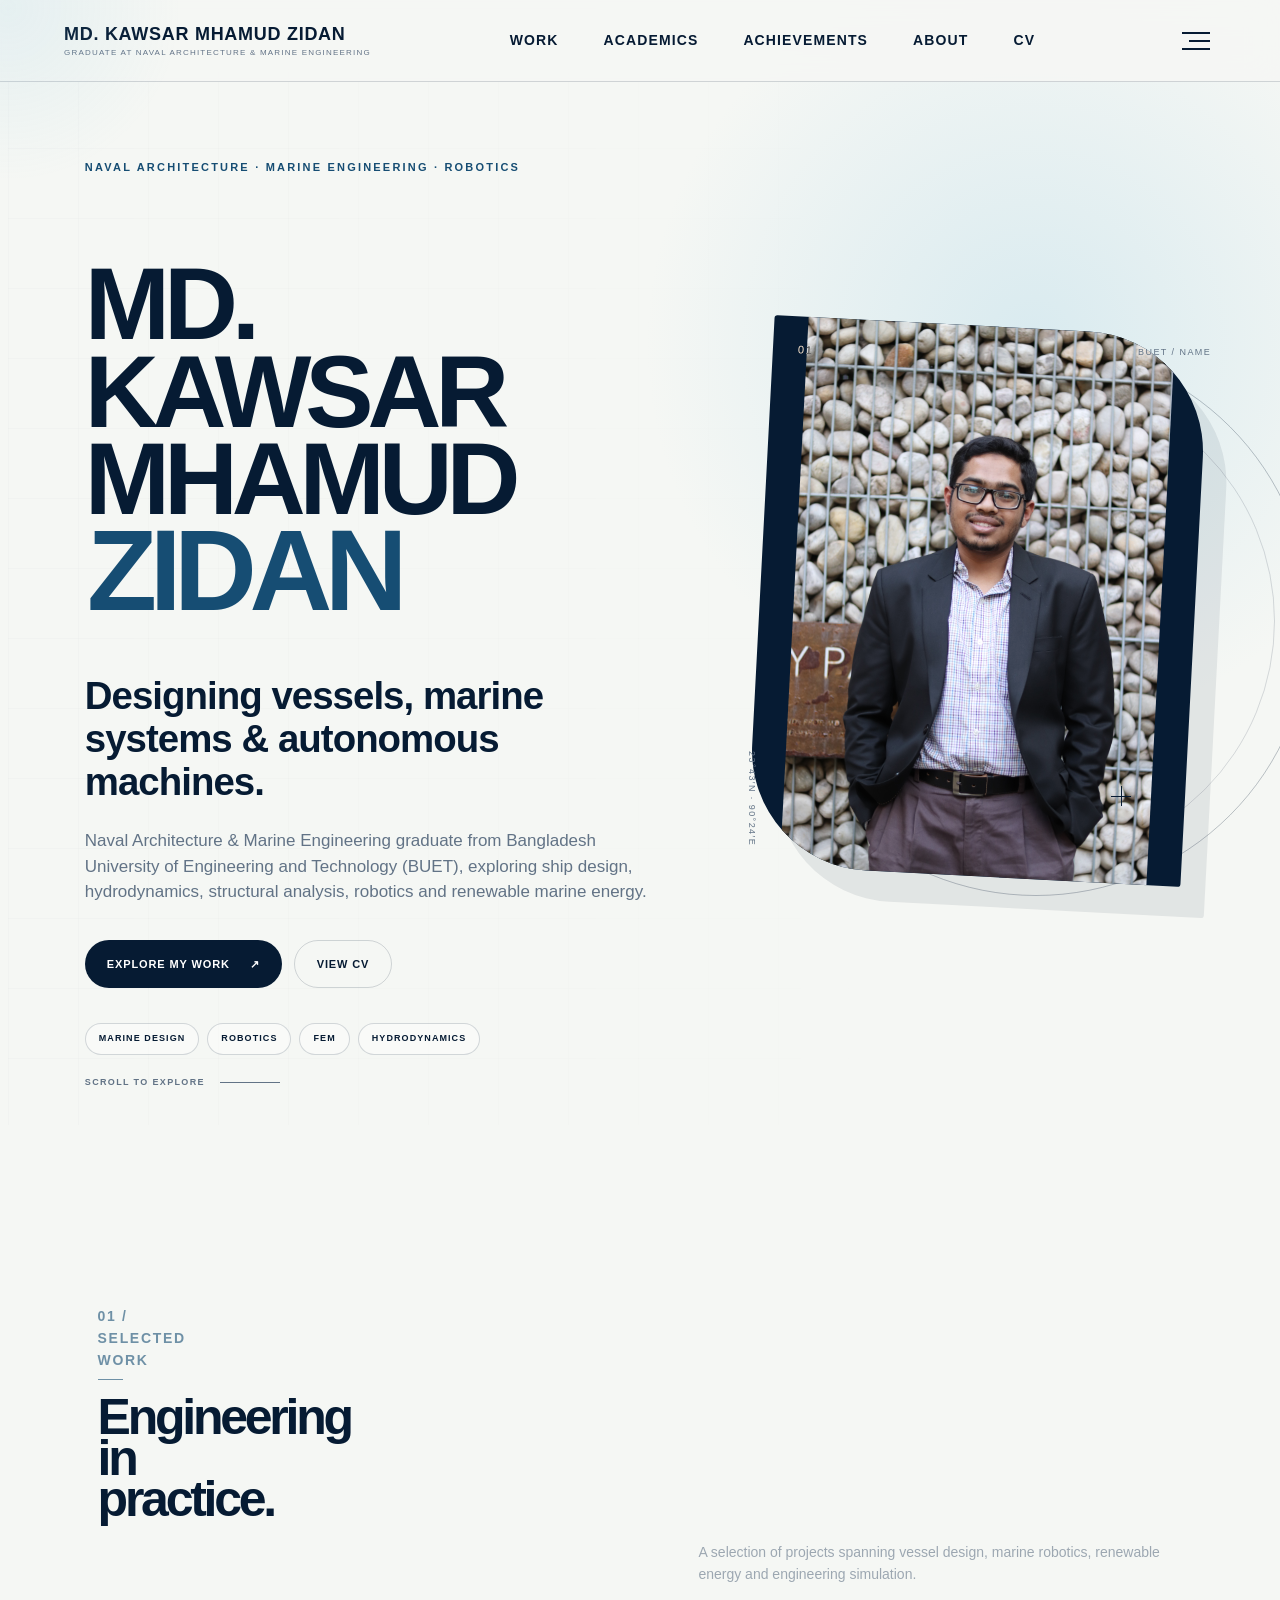
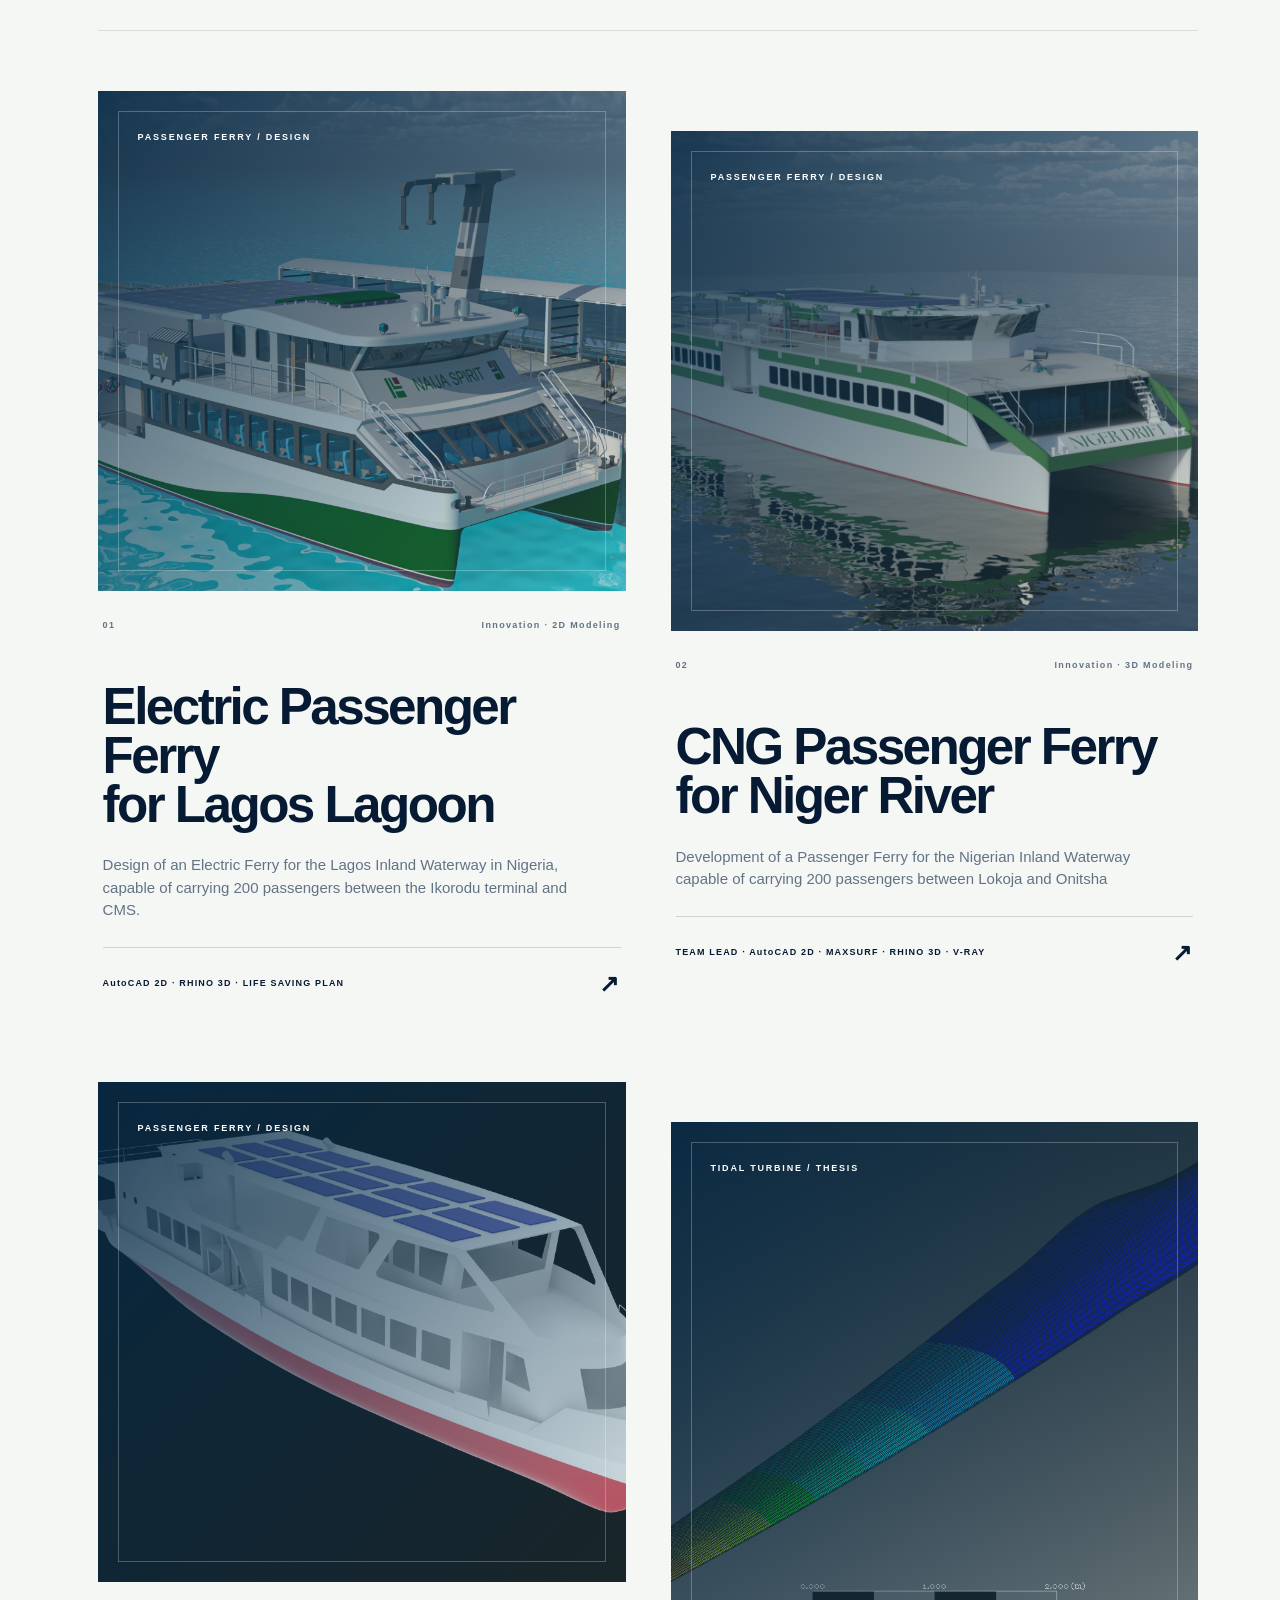
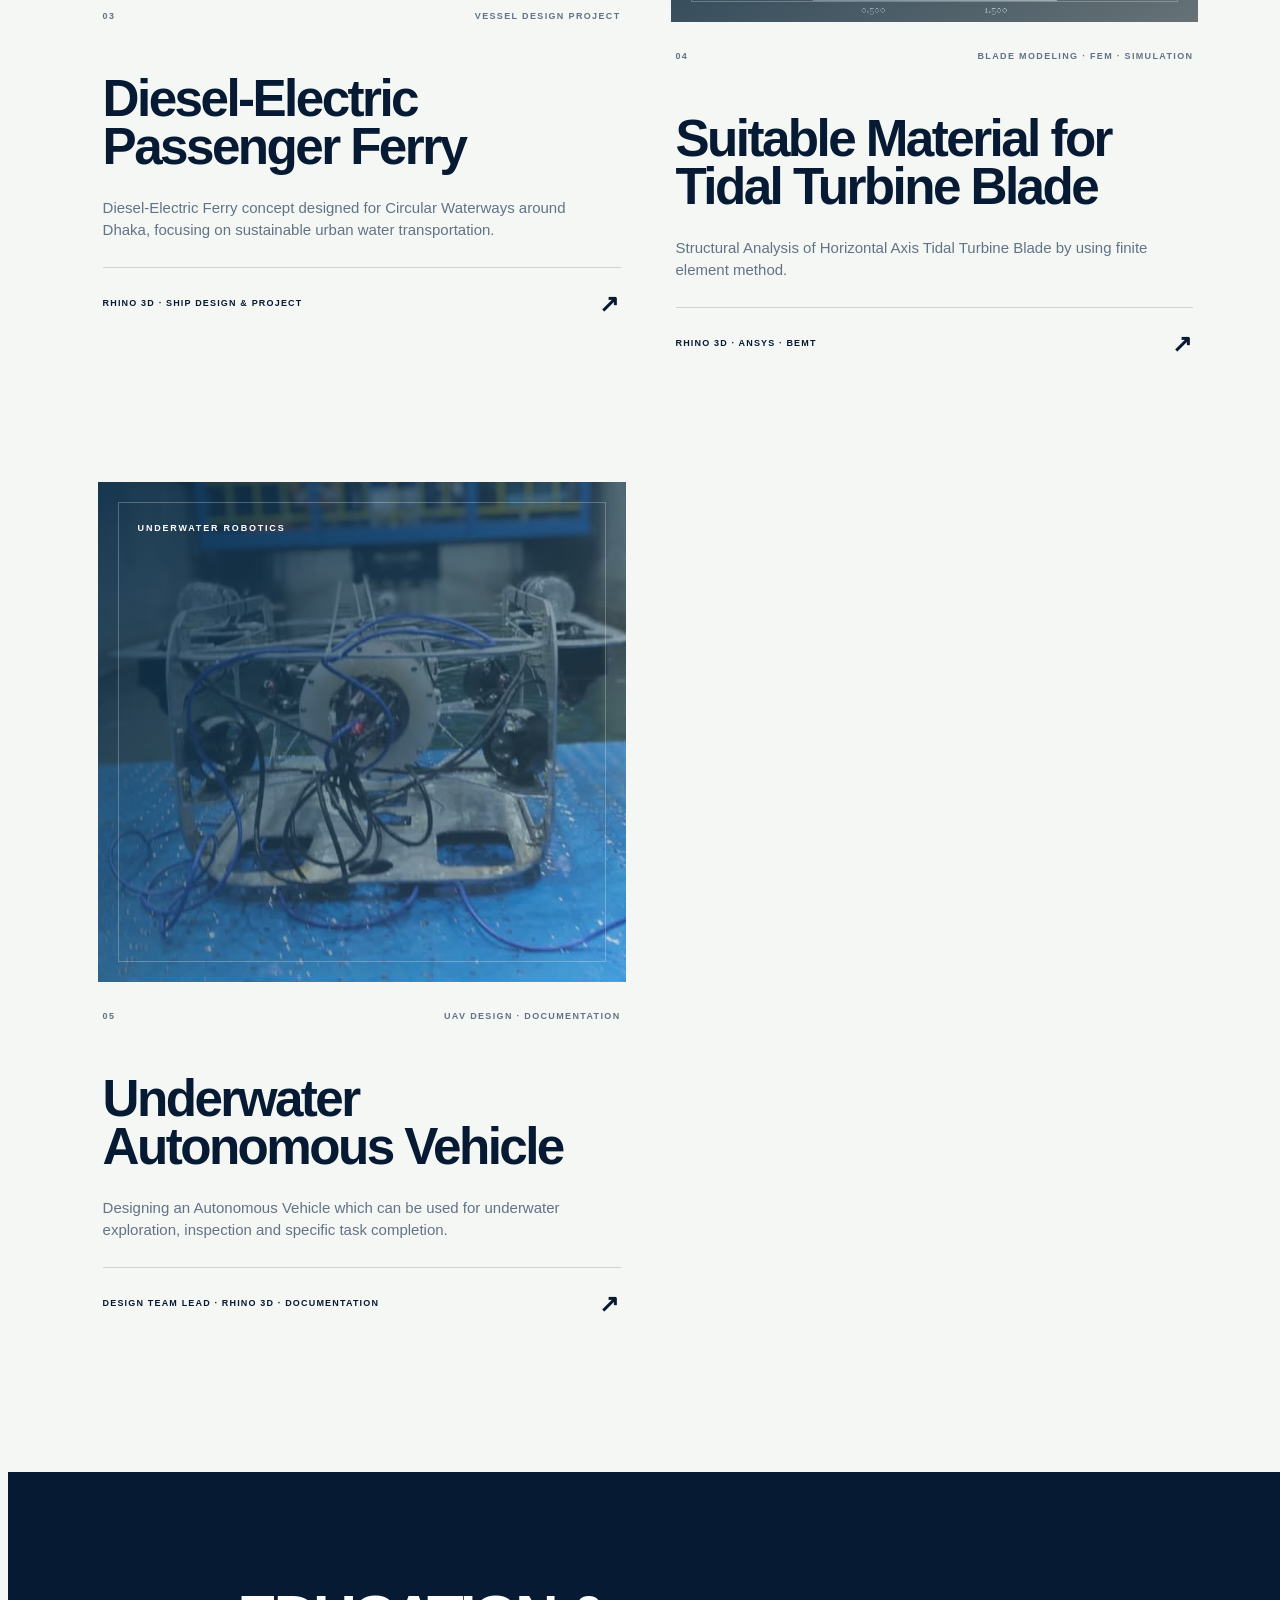
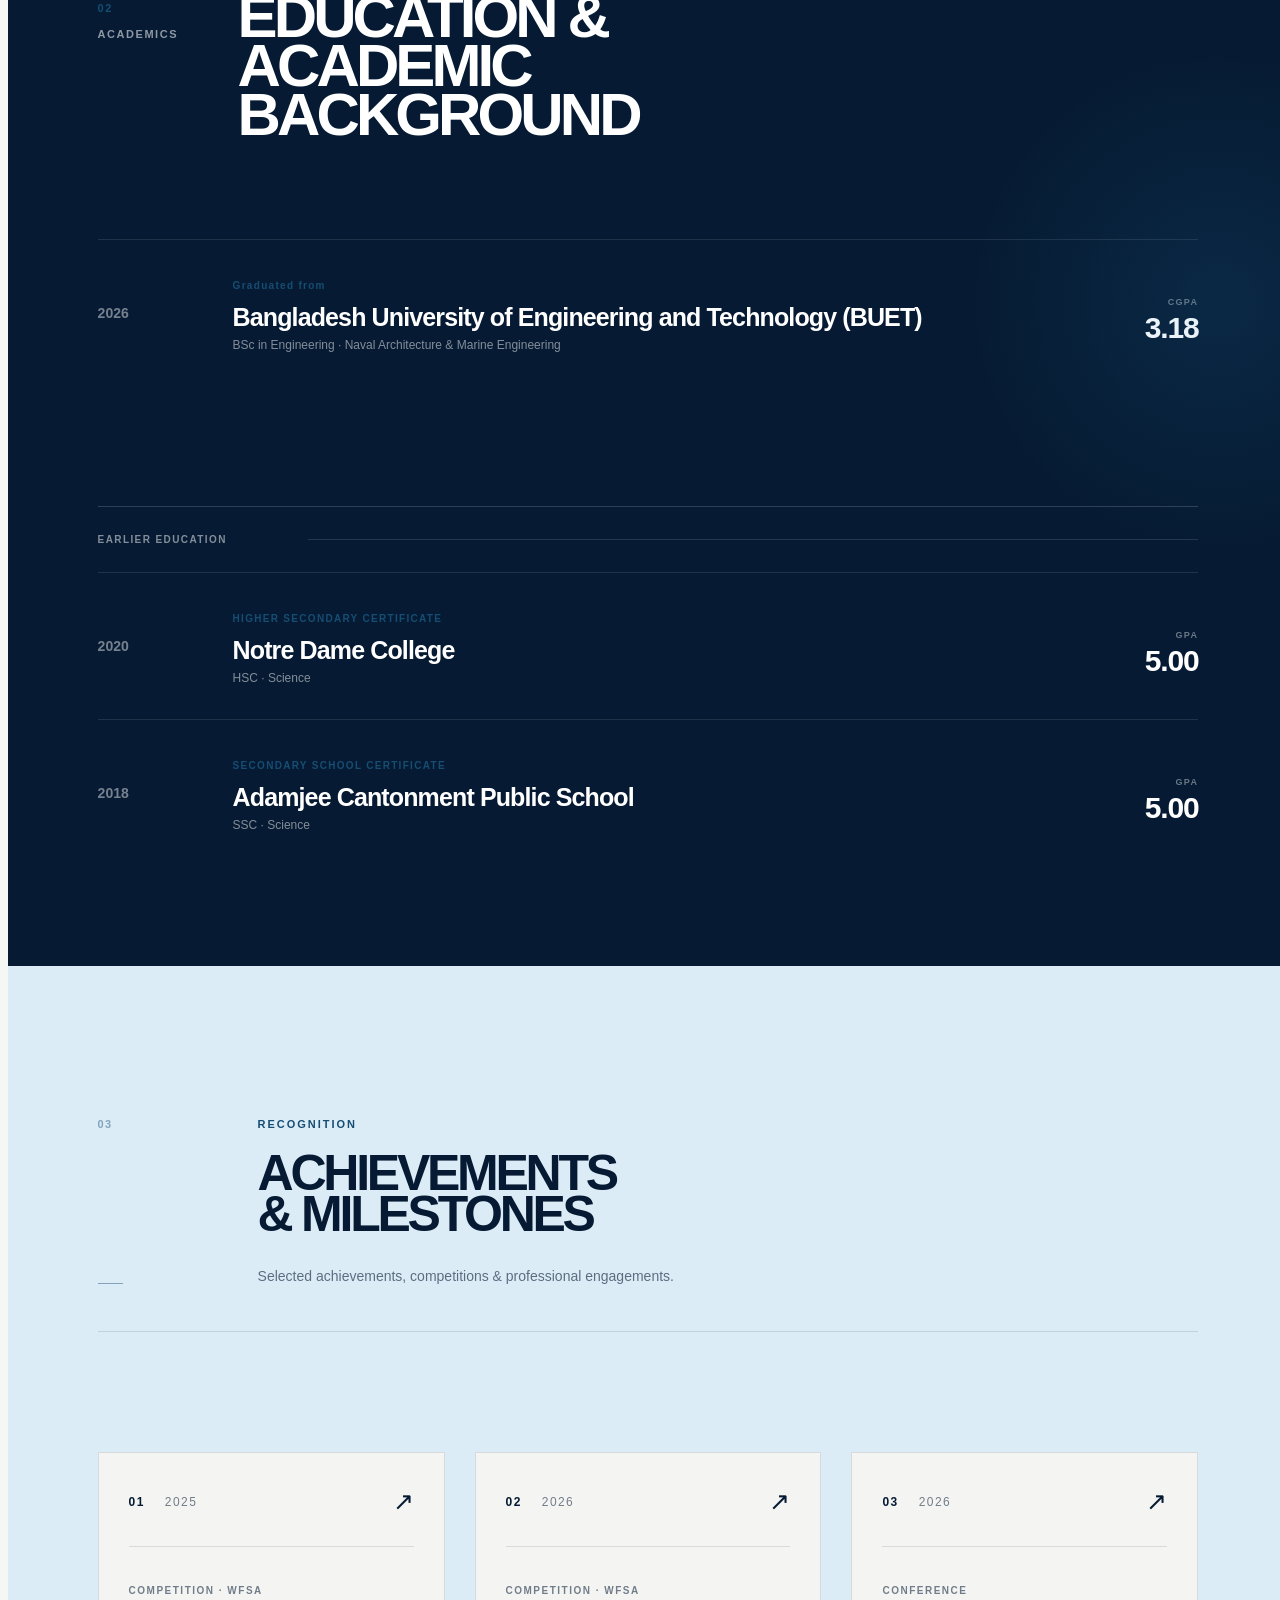
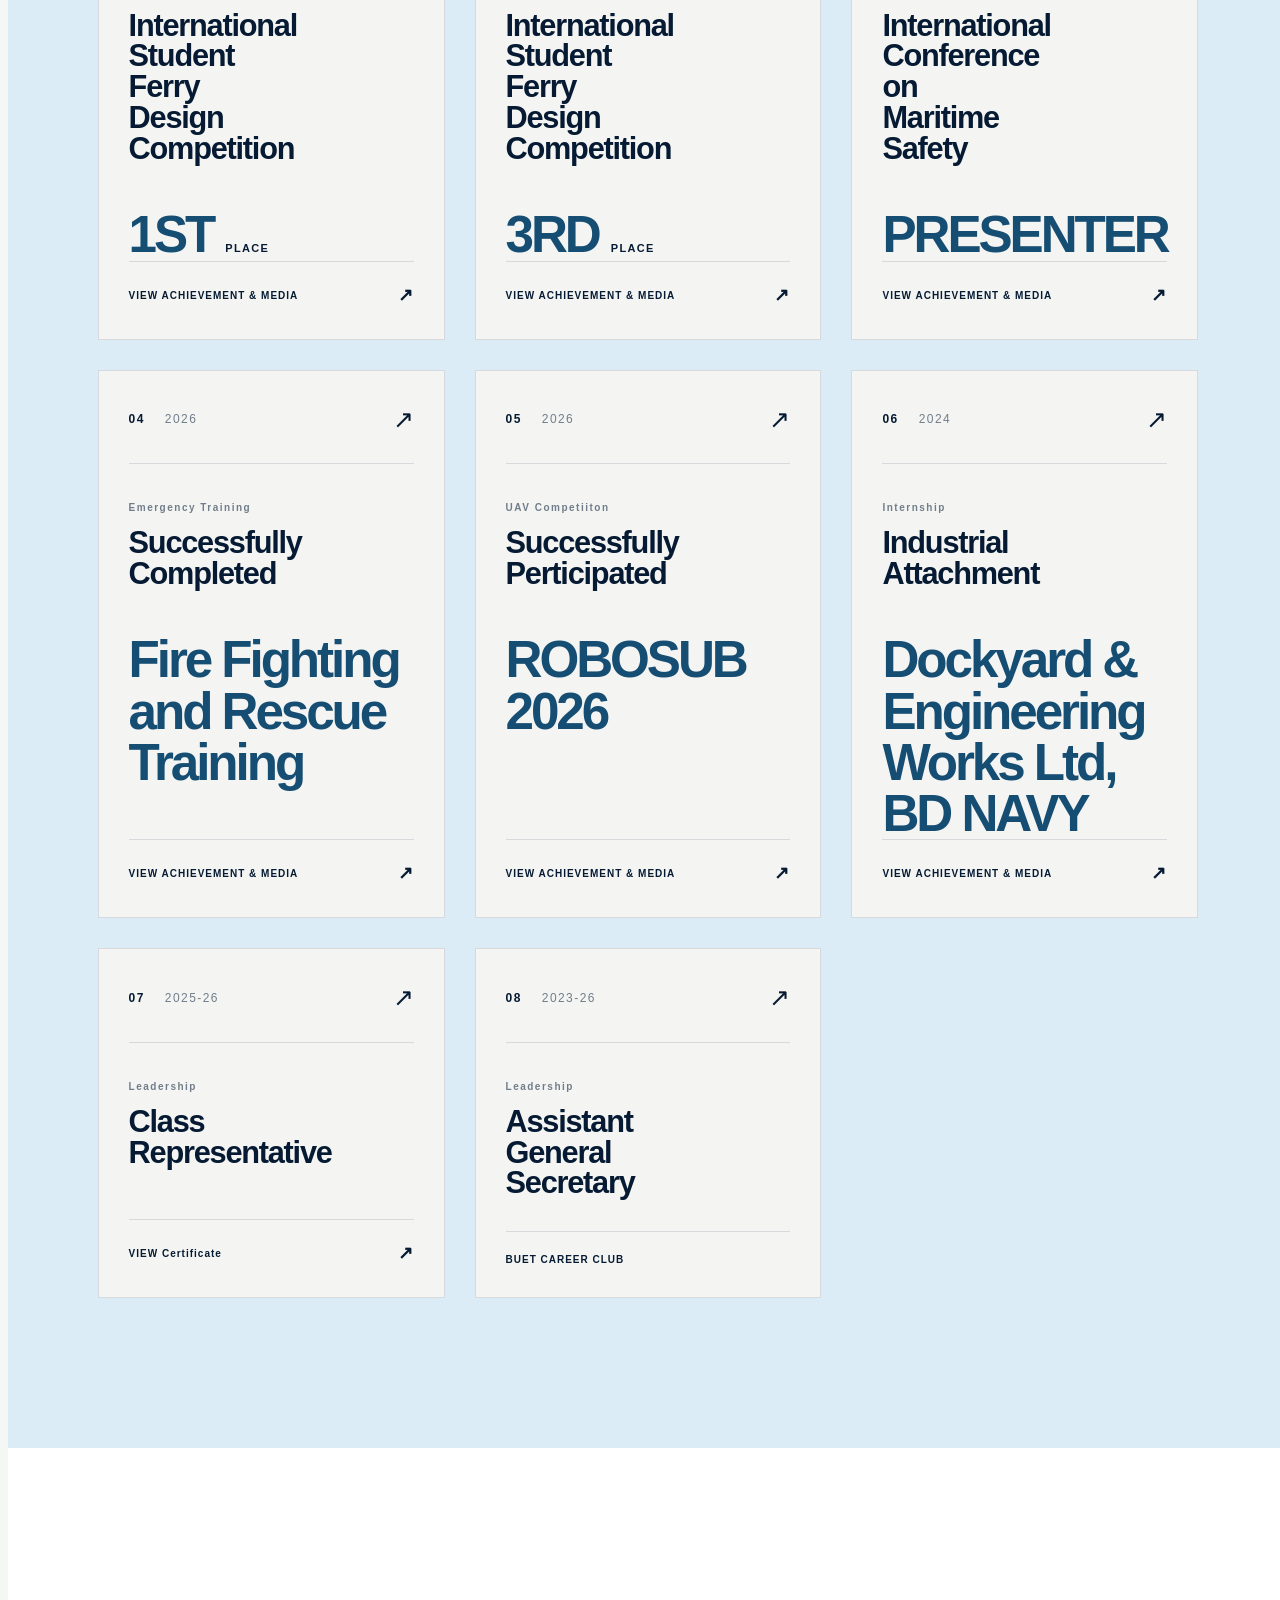
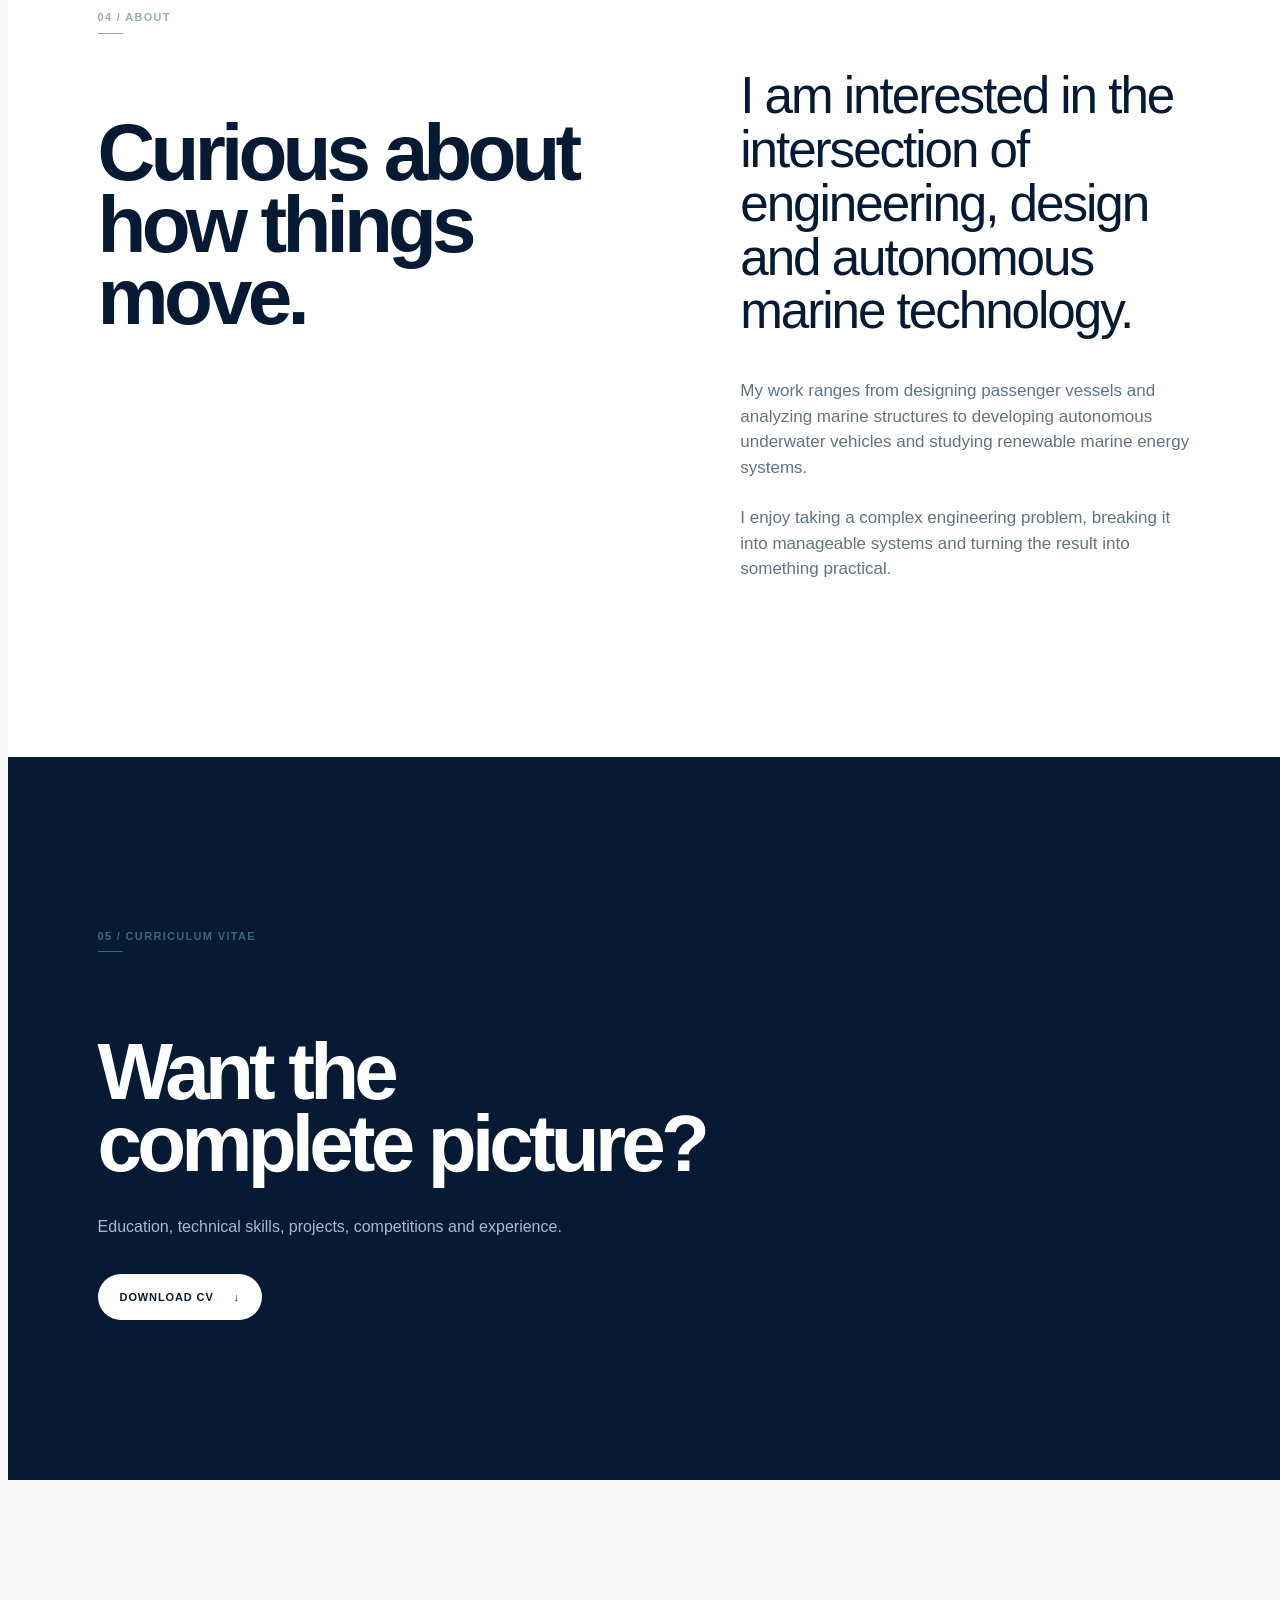
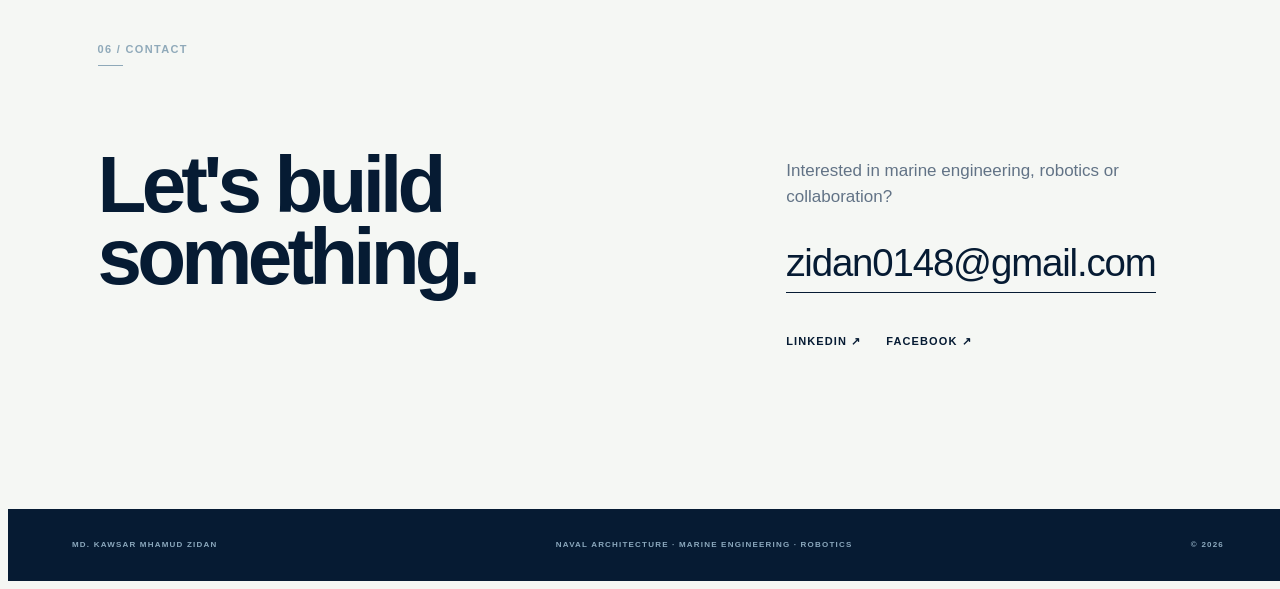
==== index.html @ db16af3a "Add files via upload" ====
<!DOCTYPE html>
<html lang="en">

<head>

    <meta charset="UTF-8">

    <meta
        name="viewport"
        content="width=device-width, initial-scale=1.0"
    >

    <meta
        name="description"
        content="Zidan — Naval Architecture, Marine Engineering and Robotics Portfolio"
    >

    <title>Zidan | Portfolio</title>

    <link rel="stylesheet" href="style.css">

</head>


<body>

    <!-- =========================
         CURSOR GLOW
    ========================== -->

    <div class="cursor-glow"></div>


    <!-- =========================
         NAVIGATION
    ========================== -->

    <header class="site-header">

        <a href="#home" class="logo">

            <span class="logo-name">
                MD. KAWSAR MHAMUD ZIDAN
            </span>

            <span class="logo-subtitle">
                GRADUATE AT NAVAL ARCHITECTURE & MARINE ENGINEERING
            </span>

        </a>


        <nav class="desktop-nav">

            <a href="#work">Work</a>

            <a href="#academics">Academics</a>

            <a href="#achievements">Achievements</a>

            <a href="#about">About</a>

            <a href="#cv">CV</a>

        </nav>


        <button
            class="menu-button"
            id="menuButton"
            aria-label="Open menu"
        >

            <span></span>
            <span></span>
            <span></span>

        </button>

    </header>


    <!-- =========================
         MOBILE MENU
    ========================== -->

    <div class="mobile-menu" id="mobileMenu">

        <div class="mobile-menu-inner">

            <p class="menu-label">
                NAVIGATION
            </p>

            <a href="#home">Home</a>

            <a href="#work">Work</a>

            <a href="#academics">Academics</a>

            <a href="#achievements">Achievements</a>

            <a href="#about">About</a>

            <a href="#cv">CV</a>

            <a href="#contact">Contact</a>

        </div>

    </div>



    <!-- =========================
         MAIN
    ========================== -->

    <main>


        <!-- =========================
             HERO
        ========================== -->

        <section class="hero" id="home">

            <div class="hero-grid"></div>


            <div class="hero-content">

                <div class="hero-left">

                    <p class="eyebrow reveal">
                        NAVAL ARCHITECTURE · MARINE ENGINEERING · ROBOTICS
                    </p>


                    <h1 class="hero-name reveal">

                        <span class="name-mane">
                            MD. KAWSAR MHAMUD
                        </span>

                        <span class="name-highlight">
                            ZIDAN
                        </span>

                    </h1>


                    <div class="hero-description reveal">

                        <h2>
                            Designing vessels,
                            marine systems
                            & autonomous machines.
                        </h2>

                        <p>
                            Naval Architecture & Marine Engineering graduate
                            from Bangladesh University of Engineering and
                            Technology (BUET), exploring ship design,
                            hydrodynamics, structural analysis, robotics
                            and renewable marine energy.
                        </p>

                    </div>


                    <div class="hero-actions reveal">

                        <a
                            href="#work"
                            class="button button-primary"
                        >
                            Explore My Work
                            <span>↗</span>
                        </a>

                        <a
                            href="#cv"
                            class="button button-secondary"
                        >
                            View CV
                        </a>

                    </div>


                    <div class="hero-tags reveal">

                        <span>MARINE DESIGN</span>
                        <span>ROBOTICS</span>
                        <span>FEM</span>
                        <span>HYDRODYNAMICS</span>

                    </div>

                </div>


                <!-- =========================
                     HERO PHOTO
                ========================== -->

                <div class="hero-visual reveal">

                    <div class="technical-label label-top">
                        BUET / NAME
                    </div>

                    <div class="technical-label label-bottom">
                        23°43′N · 90°24′E
                    </div>


                    <div class="photo-frame">

                        <div class="photo-number">
                            01
                        </div>

                        <img
                            src="Images/Md. Kawsar Mhamud Zidan.JPG"
                            alt="Md. Kawsar Mhamud Zidan"
                        >

                    </div>


                    <div class="technical-circle"></div>

                    <div class="technical-cross cross-one"></div>

                    <div class="technical-cross cross-two"></div>

                </div>

            </div>


            <div class="scroll-indicator">

                <span>SCROLL TO EXPLORE</span>

                <div class="scroll-line"></div>

            </div>

        </section>



        <!-- =========================
             SELECTED WORK
        ========================== -->

        <section class="section work-section" id="work">

            <div class="section-heading">

                <div>

                    <p class="section-number">
                        01 / SELECTED WORK
                    </p>

                    <h2>
                        Engineering<br>
                        in practice.
                    </h2>

                </div>

                    <p class="section-intro">
                        A selection of projects spanning vessel design,
                        marine robotics, renewable energy and engineering
                        simulation.
                    </p>

            </div>


            <div class="projects">


                <!-- PROJECT 01 -->

                <a href="project-ferry-lagos.html" 
                        class="project-card">

                    <div class="project-image project-image-one">
                        
                        <img
                            src="Images\wfsa1st.jpg"
                            alt="Electric Passenger Ferry for Lagos Lagoon"
                        >

                        <span>
                            PASSENGER FERRY / DESIGN
                        </span>

                    </div>


                    <div class="project-info">

                        <div class="project-meta">

                            <span>01</span>

                            <span>
                                Innovation · 2D Modeling
                            </span>

                        </div>


                        <h3>
                            Electric Passenger Ferry<br>
                            for Lagos Lagoon
                        </h3>


                        <p>
                            Design of an Electric Ferry for the Lagos Inland Waterway
                            in Nigeria, capable of carrying 200 passengers between 
                            the Ikorodu terminal and CMS.
                        </p>


                        <div class="project-footer">


                            <span>
                                AutoCAD 2D · RHINO 3D · LIFE SAVING PLAN
                            </span>

                            <span class="project-arrow">
                                ↗
                            </span>

                        </div>

                    </div>

                </a>



                <!-- PROJECT 02 -->

                <a href="project2.html"
                     class="project-card project-card-reverse">

                    <div class="project-image project-image-two">

                        <img
                            src="Images\wfsa3rd.jpg"
                            alt="CNG Passenger Ferry for Niger"
                        >

                        <span>
                            PASSENGER FERRY / DESIGN
                        </span>

                    </div>


                    <div class="project-info">

                        <div class="project-meta">

                            <span>02</span>

                            <span>
                                Innovation · 3D Modeling 
                            </span>

                        </div>


                        <h3>
                            CNG Passenger Ferry<br>
                            for Niger River
                        </h3>


                        <p>
                            Development of a Passenger Ferry for the Nigerian Inland Waterway
                            capable of carrying 200 passengers between
                            Lokoja and Onitsha
                        </p>


                        <div class="project-footer">

                            <span>
                                TEAM LEAD · AutoCAD 2D · MAXSURF · RHINO 3D · V-RAY
                            </span>

                            <span class="project-arrow">
                                ↗
                            </span>

                        </div>

                    </div>

                </a>



                <!-- PROJECT 03 -->

                <article class="project-card">

                    <div class="project-image project-image-three">

                        <img
                            src="Images/Our Ship.jpg"
                            alt="Diesel-Electric Passenger Ferry"
                        >

                        <span>
                            PASSENGER FERRY / DESIGN
                        </span>

                    </div>


                    <div class="project-info">

                        <div class="project-meta">

                            <span>03</span>

                            <span>
                                VESSEL DESIGN PROJECT
                            </span>

                        </div>


                        <h3>
                            Diesel-Electric
                            Passenger Ferry<br>
                        
                        </h3>


                        <p>
                            Diesel-Electric Ferry concept designed for Circular
                            Waterways around Dhaka, focusing on sustainable
                            urban water transportation.
                        </p>


                        <div class="project-footer">

                            <span>
                                RHINO 3D · SHIP DESIGN & PROJECT
                            </span>

                            <span class="project-arrow">
                                ↗
                            </span>

                        </div>

                    </div>

                </article>



                <!-- PROJECT 04 -->

                <article class="project-card project-card-reverse">

                    <div class="project-image project-image-four">

                        <img
                            src="Images/thesis.png"
                            alt="ANSYS analysis of turbine blade"
                        >

                        <span>
                            TIDAL TURBINE / THESIS
                        </span>

                    </div>


                    <div class="project-info">

                        <div class="project-meta">

                            <span>04</span>

                            <span>
                                BLADE MODELING · FEM · SIMULATION
                            </span>

                        </div>


                        <h3>
                            Suitable Material for<br>
                            Tidal Turbine Blade
                        </h3>


                        <p>
                            Structural Analysis of Horizontal Axis Tidal Turbine Blade 
                            by using finite element method.
                        </p>


                        <div class="project-footer">

                            <span>
                                RHINO 3D · ANSYS · BEMT
                            </span>

                            <span class="project-arrow">
                                ↗
                            </span>

                        </div>

                    </div>

                </article>

                <!-- PROJECT 05 -->

                <article class="project-card project-card-reverse">

                    <div class="project-image project-image-four">

                        <img
                            src="Images/robot.jpg"
                            alt="UAV"
                        >

                        <span>
                            UNDERWATER ROBOTICS
                        </span>

                    </div>


                    <div class="project-info">

                        <div class="project-meta">

                            <span>05</span>

                            <span>
                                UAV DESIGN · DOCUMENTATION
                            </span>

                        </div>


                        <h3>
                            Underwater Autonomous
                            Vehicle
                        </h3>


                        <p>
                            Designing an Autonomous Vehicle which can be used for underwater 
                            exploration, inspection and specific task completion.
                        </p>


                        <div class="project-footer">

                            <span>
                                DESIGN TEAM LEAD · RHINO 3D · DOCUMENTATION
                            </span>

                            <span class="project-arrow">
                                ↗
                            </span>

                        </div>

                    </div>

                </article>

            </div>

        </section>



        <!-- =========================
             ACADEMICS
        ========================== -->

        <section class="academic-section" id="academics">

            <div class="academic-header">

                <div class="academic-label">
                    <span>02</span>
                    ACADEMICS
                </div>

                <div class="academic-intro">
                    EDUCATION &<br>
                    ACADEMIC<br>
                    BACKGROUND
                </div>

            </div>


            <!-- =========================
                BUET
            ========================== -->

                <div class="education-card">

                    <div class="education-year">
                        2026
                    </div>

                    <div class="education-details">

                        <span class="education-level">
                            Graduated from
                        </span>

                        <h3>
                            Bangladesh University of Engineering and Technology (BUET)
                        </h3>

                        <p>
                            BSc in Engineering · Naval Architecture & Marine Engineering
                        </p>

                    </div>

                    <div class="education-result">

                        <span>CGPA</span>

                        <strong>3.18</strong>

                    </div>
                
                </div>



            <!-- =========================
                PREVIOUS EDUCATION
            ========================== -->

            <div class="previous-education">

                <div class="previous-title">

                    <span>EARLIER EDUCATION</span>

                    <div></div>

                </div>


                <!-- HSC -->

                <div class="education-card">

                    <div class="education-year">
                        2020
                    </div>

                    <div class="education-details">

                        <span class="education-level">
                            HIGHER SECONDARY CERTIFICATE
                        </span>

                        <h3>
                            Notre Dame College
                        </h3>

                        <p>
                            HSC · Science
                        </p>

                    </div>

                    <div class="education-result">

                        <span>GPA</span>

                        <strong>5.00</strong>

                    </div>

                </div>


                <!-- SSC -->

                <div class="education-card">

                    <div class="education-year">
                        2018
                    </div>

                    <div class="education-details">

                        <span class="education-level">
                            SECONDARY SCHOOL CERTIFICATE
                        </span>

                        <h3>
                            Adamjee Cantonment Public School
                        </h3>

                        <p>
                            SSC · Science
                        </p>

                    </div>

                    <div class="education-result">

                        <span>GPA</span>

                        <strong>5.00</strong>

                    </div>

                </div>

            </div>

        </section>



        <!-- =========================
             ACHIEVEMENTS
        ========================== -->

        <section
            class="section achievements-section"
            id="achievements"
        >
            <div class="section-heading reveal">

                    <span class="section-number">
                        03
                    </span>

                    <div>
                        <span class="section-label">
                            RECOGNITION
                        </span>

                        <h2>
                         ACHIEVEMENTS<br>
                         & MILESTONES
                        </h2>

                        <p>
                            Selected achievements, competitions
                         & professional engagements.
                        </p>
                    </div>

            </div>


            <div class="recognition-grid">
                        <div class="recognition-grid">

                <!-- WFSA 2025 -->
                <a href="wfsa-2025.html"
                class="recognition-card reveal">

                    <div class="recognition-top">

                        <span class="recognition-number">
                            01
                        </span>

                        <span class="recognition-year">
                            2025
                        </span>

                        <span class="recognition-arrow">
                            ↗
                        </span>

                    </div>

                    <div class="recognition-body">

                        <span class="recognition-category">
                            COMPETITION · WFSA
                        </span>

                        <h3>
                            International Student Ferry Design
                            Competition
                        </h3>

                        <div class="recognition-result">
                            <span>1ST</span>
                            <small>PLACE</small>
                        </div>

                    </div>

                    <div class="recognition-footer">
                        VIEW ACHIEVEMENT & MEDIA
                        <span>↗</span>
                    </div>

                </a>


                <!-- WFSA 2026 -->
                <a href="wfsa-2026.html"
                class="recognition-card reveal">

                    <div class="recognition-top">

                        <span class="recognition-number">
                            02
                        </span>

                        <span class="recognition-year">
                            2026
                        </span>

                        <span class="recognition-arrow">
                            ↗
                        </span>

                    </div>

                    <div class="recognition-body">

                        <span class="recognition-category">
                            COMPETITION · WFSA
                        </span>

                        <h3>
                            International Student Ferry Design
                            Competition
                        </h3>

                        <div class="recognition-result">
                            <span>3RD</span>
                            <small>PLACE</small>
                        </div>

                    </div>

                    <div class="recognition-footer">
                        VIEW ACHIEVEMENT & MEDIA
                        <span>↗</span>
                    </div>

                </a>


                <!-- Ferry Safety Conference -->
                <a href="ferry-safety-conference.html"
                class="recognition-card reveal">

                    <div class="recognition-top">

                        <span class="recognition-number">
                            03
                        </span>

                        <span class="recognition-year">
                            2026
                        </span>

                        <span class="recognition-arrow">
                            ↗
                        </span>

                    </div>

                    <div class="recognition-body">

                        <span class="recognition-category">
                            CONFERENCE
                        </span>

                        <h3>
                            International Conference
                            on Maritime Safety
                        </h3>

                        <div class="recognition-result">
                            <span>PRESENTER</span>
                        </div>

                    </div>

                    <div class="recognition-footer">
                        VIEW ACHIEVEMENT & MEDIA
                        <span>↗</span>
                    </div>

                </a>

                <!-- Achievement 04 -->
                <a href="achievement-04.html"
                    class="recognition-card reveal">

                    <div class="recognition-top">

                        <span class="recognition-number">
                            04
                        </span>

                        <span class="recognition-year">
                            2026
                        </span>

                        <span class="recognition-arrow">
                            ↗
                        </span>

                    </div>

                    <div class="recognition-body">

                        <span class="recognition-category">
                            Emergency Training
                        </span>

                        <h3>
                            Successfully
                            Completed
                        </h3>

                        <div class="recognition-result">
                            <span>Fire Fighting and Rescue Training</span>
                        </div>

                    </div>

                    <div class="recognition-footer">
                        VIEW ACHIEVEMENT & MEDIA
                        <span>↗</span>
                    </div>

                </a>

                    <!-- Achievement 05 -->
                <a href="robot.html"
                    class="recognition-card reveal">

                    <div class="recognition-top">

                        <span class="recognition-number">
                            05
                        </span>

                        <span class="recognition-year">
                            2026
                        </span>

                        <span class="recognition-arrow">
                            ↗
                        </span>

                    </div>

                    <div class="recognition-body">

                        <span class="recognition-category">
                            UAV Competiiton
                        </span>

                        <h3>
                            Successfully
                            Perticipated
                        </h3>

                        <div class="recognition-result">
                            <span>ROBOSUB 2026</span>
                        </div>

                    </div>

                    <div class="recognition-footer">
                        VIEW ACHIEVEMENT & MEDIA
                        <span>↗</span>
                    </div>

                </a>

                <!-- Achievement 06 -->
                <a href="dew.html"
                    class="recognition-card reveal">

                    <div class="recognition-top">

                        <span class="recognition-number">
                            06
                        </span>

                        <span class="recognition-year">
                            2024
                        </span>

                        <span class="recognition-arrow">
                            ↗
                        </span>

                    </div>

                    <div class="recognition-body">

                        <span class="recognition-category">
                            Internship
                        </span>

                        <h3>
                            Industrial
                            Attachment
                        </h3>

                        <div class="recognition-result">
                            <span>Dockyard & Engineering Works Ltd, BD NAVY</span>
                        </div>

                    </div>

                    <div class="recognition-footer">
                        VIEW ACHIEVEMENT & MEDIA
                        <span>↗</span>
                    </div>

                </a>


                <!-- Achievement 07 -->
                <a  href="cr.html"
                    class="recognition-card reveal">

                    <div class="recognition-top">

                        <span class="recognition-number">
                            07
                        </span>

                        <span class="recognition-year">
                            2025-26
                        </span>

                        <span class="recognition-arrow">
                            ↗
                        </span>

                    </div>

                    <div class="recognition-body">

                        <span class="recognition-category">
                            Leadership
                        </span>

                        <h3>
                            Class Representative
                        </h3>

                    </div>

                    <div class="recognition-footer">
                        VIEW Certificate
                        <span>↗</span>
                    </div>

                </a>

                                <!-- Achievement 08 -->
                <article class="recognition-card reveal">

                    <div class="recognition-top">

                        <span class="recognition-number">
                            08
                        </span>

                        <span class="recognition-year">
                            2023-26
                        </span>

                        <span class="recognition-arrow">
                            ↗
                        </span>

                    </div>

                    <div class="recognition-body">

                        <span class="recognition-category">
                            Leadership
                        </span>

                        <h3>
                            Assistant General Secretary
                        </h3>

                    </div>

                    <div class="recognition-footer">
                        BUET CAREER CLUB
                        <span></span>
                    </div>

                </article>

            </div>

        </section>



        <!-- =========================
             ABOUT
        ========================== -->

        <section class="section about-section" id="about">

            <div class="about-layout">

                <div>

                    <p class="section-number">
                        04 / ABOUT
                    </p>

                    <h2>
                        Curious about<br>
                        how things move.
                    </h2>

                </div>


                <div class="about-text">

                    <p class="about-large">
                        I am interested in the intersection of
                        engineering, design and autonomous marine
                        technology.
                    </p>

                    <p>
                        My work ranges from designing passenger vessels
                        and analyzing marine structures to developing
                        autonomous underwater vehicles and studying
                        renewable marine energy systems.
                    </p>

                    <p>
                        I enjoy taking a complex engineering problem,
                        breaking it into manageable systems and turning
                        the result into something practical.
                    </p>

                </div>

            </div>

        </section>



        <!-- =========================
             CV
        ========================== -->

        <section class="cv-section" id="cv">

            <div class="cv-inner">

                <p class="section-number">
                    05 / CURRICULUM VITAE
                </p>

                <h2>
                    Want the<br>
                    complete picture?
                </h2>

                <p>
                    Education, technical skills, projects,
                    competitions and experience.
                </p>

                <a
                    href="https://drive.google.com/file/d/1PCL90Ge0hP8caaxGde1KuradfGmJomN_/view?usp=sharing"
                    class="button button-light"
                >
                    Download CV
                    <span>↓</span>
                </a>

            </div>

        </section>



        <!-- =========================
             CONTACT
        ========================== -->

        <section class="section contact-section" id="contact">

            <div>

                <p class="section-number">
                    06 / CONTACT
                </p>

                <h2>
                    Let's build<br>
                    something.
                </h2>

            </div>


            <div class="contact-details">

                <p>
                    Interested in marine engineering,
                    robotics or collaboration?
                </p>

                <a
                    href="mailto:zidan01748@gmail.com"
                    class="contact-email"
                >
                    zidan0148@gmail.com
                </a>


                <div class="social-links">

                    <a href="https://www.linkedin.com/in/md-kawsar-mhamud-zidan-293619330?utm_source=share_via&utm_content=profile&utm_medium=member_android" target="_blank">
                        LinkedIn ↗
                    </a>

                    <a href="https://www.facebook.com/kawsar.zidan" target="_blank">
                        FACEBOOK ↗
                    </a>

                </div>

            </div>

        </section>

    </main>



    <!-- =========================
         FOOTER
    ========================== -->

    <footer>

        <span>
            MD. KAWSAR MHAMUD ZIDAN
        </span>

        <span>
            NAVAL ARCHITECTURE · MARINE ENGINEERING · ROBOTICS
        </span>

        <span>
            © 2026
        </span>

    </footer>


    <script src="script.js"></script>

</body>

</html>
---- style.css ----
style.css

/* =========================================================
   RESET
========================================================= */

* {
    margin: 0;
    padding: 0;
    box-sizing: border-box;
}

html {
    scroll-behavior: smooth;
}

:root {
    --navy: #061b33;
    --navy-light: #0b2c4d;
    --blue: #164d73;
    --sky: #dcecf7;
    --paper: #f5f7f4;
    --white: #ffffff;
    --line: rgba(6, 27, 51, 0.16);
    --muted: #627386;
    --accent: #c9e8f5;
}

body {
    font-family:
        Inter,
        Arial,
        Helvetica,
        sans-serif;

    background: var(--paper);
    color: var(--navy);

    line-height: 1.5;

    overflow-x: hidden;
}

a {
    color: inherit;
}

button {
    font-family: inherit;
}


/* =========================================================
   CURSOR
========================================================= */

.cursor-glow {
    position: fixed;

    width: 350px;
    height: 350px;

    border-radius: 50%;

    background:
        radial-gradient(
            circle,
            rgba(115, 190, 220, 0.12) 0%,
            rgba(115, 190, 220, 0) 70%
        );

    pointer-events: none;

    transform: translate(-50%, -50%);

    z-index: 999;

    transition:
        width 0.3s ease,
        height 0.3s ease;
}


/* =========================================================
   HEADER
========================================================= */

.site-header {
    position: fixed;

    top: 0;
    left: 0;

    width: 100%;

    height: 82px;

    padding: 0 5vw;

    display: flex;

    align-items: center;

    justify-content: space-between;

    background: rgba(245, 247, 244, 0.9);

    backdrop-filter: blur(15px);

    border-bottom: 1px solid var(--line);

    z-index: 100;
}

.logo {
    text-decoration: none;

    display: flex;

    flex-direction: column;

    line-height: 1;
}

.logo-name {
    font-size: 18px;

    font-weight: 800;

    letter-spacing: 0.04em;
}

.logo-subtitle {
    margin-top: 6px;

    font-size: 8px;

    letter-spacing: 0.15em;

    color: var(--muted);
}

.desktop-nav {
    display: flex;

    gap: 45px;
}

.desktop-nav a {
    position: relative;

    text-decoration: none;

    font-size: 14px;

    text-transform: uppercase;

    letter-spacing: 0.08em;

    font-weight: 600;
}

.desktop-nav a::after {
    content: "";

    position: absolute;

    left: 0;
    bottom: -7px;

    width: 0;
    height: 1px;

    background: var(--navy);

    transition: width 0.3s ease;
}

.desktop-nav a:hover::after {
    width: 100%;
}


/* =========================================================
   MENU BUTTON
========================================================= */

.menu-button {
    width: 42px;
    height: 42px;

    display: flex;

    flex-direction: column;

    justify-content: center;

    align-items: flex-end;

    gap: 6px;

    background: none;

    border: none;

    cursor: pointer;
}

.menu-button span {
    display: block;

    height: 2px;

    background: var(--navy);

    transition: 0.3s ease;
}

.menu-button span:nth-child(1) {
    width: 28px;
}

.menu-button span:nth-child(2) {
    width: 21px;
}

.menu-button span:nth-child(3) {
    width: 28px;
}

.menu-button.active span:nth-child(1) {
    transform:
        translateY(8px)
        rotate(45deg);
}

.menu-button.active span:nth-child(2) {
    opacity: 0;
}

.menu-button.active span:nth-child(3) {
    transform:
        translateY(-8px)
        rotate(-45deg);
}


/* =========================================================
   MOBILE MENU
========================================================= */

.mobile-menu {
    position: fixed;

    inset: 0;

    background: var(--navy);

    color: white;

    z-index: 90;

    display: flex;

    align-items: center;

    justify-content: center;

    transform: translateY(-100%);

    transition:
        transform 0.7s
        cubic-bezier(0.77, 0, 0.175, 1);
}

.mobile-menu.open {
    transform: translateY(0);
}

.mobile-menu-inner {
    width: 80%;
}

.menu-label {
    font-size: 11px;

    letter-spacing: 0.2em;

    color: #8ba8bd;

    margin-bottom: 30px;
}

.mobile-menu a {
    display: block;

    font-size:
        clamp(40px, 8vw, 80px);

    line-height: 1.1;

    text-decoration: none;

    font-weight: 700;

    margin: 8px 0;

    transition:
        transform 0.3s ease,
        color 0.3s ease;
}

.mobile-menu a:hover {
    color: var(--accent);

    transform: translateX(15px);
}


/* =========================================================
   HERO
========================================================= */

.hero {
    position: relative;

    min-height: 100vh;

    padding:
        140px
        6vw
        70px;

    display: flex;

    align-items: center;

    overflow: hidden;

    background:
        radial-gradient(
            circle at 80% 30%,
            rgba(164, 211, 231, 0.35),
            transparent 30%
        ),

        var(--paper);
}

.hero-grid {
    position: absolute;

    inset: 0;

    opacity: 0.22;

    background-image:
        linear-gradient(
            rgba(6, 27, 51, 0.08) 1px,
            transparent 1px
        ),

        linear-gradient(
            90deg,
            rgba(6, 27, 51, 0.08) 1px,
            transparent 1px
        );

    background-size: 70px 70px;

    mask-image:
        linear-gradient(
            to right,
            black,
            transparent 80%
        );
}

.hero-content {
    position: relative;

    z-index: 2;

    width: 100%;

    max-width: 1500px;

    margin: auto;

    display: grid;

    grid-template-columns:
        minmax(0, 1.1fr)
        minmax(400px, 0.9fr);

    gap: 7vw;

    align-items: center;
}

.hero-left {
    position: relative;
}

.eyebrow {
    font-size: 11px;

    letter-spacing: 0.2em;

    font-weight: 700;

    color: var(--blue);

    margin-bottom: 25px;
}

.hero-name {
    font-size:
        clamp(65px, 8vw, 135px);
    line-height: 0.85;
    letter-spacing: -0.06em;
    margin-bottom: 55px;
}

.name-main {
    display: block;
    color: var(--navy);
    font-size: 1em;
    font-weight: 800;
    letter-spacing: -0.06em;
}

.name-highlight {
    display: block;
    color: var(--blue);
    font-size: 1.12em;
    font-weight: 800;
    letter-spacing: -0.065em;
    margin-left: 0.02em;
    position: relative;
}

.hero-description {
    max-width: 620px;
}

.hero-description h2 {
    font-size:
        clamp(25px, 3vw, 42px);

    line-height: 1.12;

    letter-spacing: -0.025em;

    margin-bottom: 25px;

    max-width: 570px;
}

.hero-description p {
    color: var(--muted);

    font-size: 17px;

    max-width: 590px;
}

.hero-actions {
    display: flex;

    gap: 12px;

    margin-top: 35px;
}

.button {
    display: inline-flex;

    align-items: center;

    gap: 20px;

    padding: 15px 22px;

    border-radius: 100px;

    text-decoration: none;

    text-transform: uppercase;

    letter-spacing: 0.08em;

    font-size: 11px;

    font-weight: 700;

    transition:
        transform 0.3s ease,
        background 0.3s ease,
        color 0.3s ease;
}

.button:hover {
    transform: translateY(-4px);
}

.button-primary {
    background: var(--navy);

    color: white;
}

.button-primary:hover {
    background: var(--blue);
}

.button-secondary {
    border: 1px solid var(--line);
}

.button-secondary:hover {
    background: white;
}

.hero-tags {
    display: flex;

    flex-wrap: wrap;

    gap: 8px;

    margin-top: 35px;
}

.hero-tags span {
    padding: 8px 13px;

    border: 1px solid var(--line);

    border-radius: 100px;

    font-size: 9px;

    letter-spacing: 0.12em;

    font-weight: 700;

    background: rgba(255, 255, 255, 0.4);
}


/* =========================================================
   HERO PHOTO
========================================================= */

.hero-visual {
    position: relative;

    min-height: 650px;

    display: flex;

    justify-content: center;

    align-items: center;
}

.photo-frame {
    
    --mouse-x: 0px;
    --mouse-y: 0px;

    position: relative;

    width: min(34vw, 500px);

    height: min(43vw, 640px);

    min-height: 520px;

    overflow: hidden;

    background: var(--navy);

    border-radius:
        3px
        120px
        3px
        120px;

    box-shadow:
        25px 30px 0
        rgba(6, 27, 51, 0.08);

    transform:
        rotate(3deg);

    z-index: 3;

    transition:
        transform 0.6s
        cubic-bezier(0.2, 0.8, 0.2, 1);
}

.photo-frame:hover {
    transform:
        rotate(0deg)
        translateY(-8px);
}

.photo-frame img {
    width: 100%;
    height: 100%;

    object-fit: contain;

    display: block;

    filter:
        saturate(0.9)
        contrast(1.02);

    transition:
        transform 0.8s ease;
}

.photo-frame:hover img {
    transform: scale(1.04);
}

.photo-number {
    position: absolute;

    top: 25px;
    left: 25px;

    z-index: 5;

    color: white;

    font-size: 11px;

    letter-spacing: 0.15em;

    mix-blend-mode: difference;
}

.technical-circle {
    position: absolute;

    width: 550px;
    height: 550px;

    border: 1px solid rgba(6, 27, 51, 0.25);

    border-radius: 50%;

    right: -100px;

    bottom: 30px;

    z-index: 1;
}

.technical-circle::before,
.technical-circle::after {
    content: "";

    position: absolute;

    border: 1px solid rgba(6, 27, 51, 0.14);

    border-radius: 50%;
}

.technical-circle::before {
    inset: 35px;
}

.technical-circle::after {
    inset: 80px;
}

.technical-label {
    position: absolute;

    font-size: 9px;

    letter-spacing: 0.16em;

    color: var(--muted);

    z-index: 4;
}

.label-top {
    top: 70px;

    right: 0;
}

.label-bottom {
    bottom: 80px;

    left: 0;

    writing-mode: vertical-rl;
}

.technical-cross {
    position: absolute;

    width: 20px;
    height: 20px;

    z-index: 4;
}

.technical-cross::before,
.technical-cross::after {
    content: "";

    position: absolute;

    background: var(--navy);
}

.technical-cross::before {
    width: 20px;
    height: 1px;

    top: 10px;
}

.technical-cross::after {
    width: 1px;
    height: 20px;

    left: 10px;
}

.cross-one {
    top: 160px;
    right: 20px;
}

.cross-two {
    bottom: 120px;
    right: 80px;
}


/* =========================================================
   SCROLL INDICATOR
========================================================= */

.scroll-indicator {
    position: absolute;

    bottom: 35px;

    left: 6vw;

    display: flex;

    align-items: center;

    gap: 15px;

    font-size: 9px;

    letter-spacing: 0.15em;

    font-weight: 700;

    color: var(--muted);

    z-index: 5;
}

.scroll-line {
    width: 60px;

    height: 1px;

    background: var(--muted);
}


/* =========================================================
   GENERAL SECTIONS
========================================================= */

.section {
    padding:
        150px
        7vw;

    max-width: 1600px;

    margin: auto;
}

.section-heading {
    display: grid;

    grid-template-columns:
        1fr
        minmax(280px, 0.55fr);

    gap: 80px;

    margin-bottom: 90px;
}

.section-number {
    font-size: 10px;

    letter-spacing: 0.2em;

    font-weight: 700;

    color: var(--blue);

    margin-bottom: 25px;
}

.section-heading h2,
.about-section h2,
.cv-section h2,
.contact-section h2 {
    font-size:
        clamp(55px, 7vw, 80px);

    line-height: 0.9;

    letter-spacing: -0.06em;
}

.section-intro {
    grid-column: 3;
    grid-row: 1 / span 2;
    align-self: end;

    color: var(--muted);

    max-width: 420px;

    font-size: 17px;
}


/* =========================================================
   WORK
========================================================= */

.work-section {
    background: var(--paper);
}

.projects {
    display: grid;

    grid-template-columns: 1fr 1fr;

    gap: 80px 45px;
}

.project-card {
    min-width: 0;
}

.project-card-reverse {
    margin-top: 40px;
}

.project-image {
    position: relative;

    height: 500px;

    overflow: hidden;

    background-color: var(--navy);

    margin-bottom: 28px;

    transition:
        transform 0.5s ease;
}

.project-card:hover .project-image {
    transform: translateY(-8px);
}

.project-image img {
    position: absolute;

    inset: 0;

    width: 100%;
    height: 100%;

    object-fit: cover;

    display: block;

    z-index: 0;

    transition:
        transform 0.7s ease;
}

.project-card:hover .project-image img {
    transform: scale(1.05);
}

.project-image::before {
    content: "";

    position: absolute;

    inset: 0;

    background:
        linear-gradient(
            135deg,
            rgba(8, 43, 70, 0.9),
            rgba(125, 185, 205, 0.2)
        );

    z-index: 1;
}

.project-image::after {
    content: "";

    position: absolute;

    inset: 20px;

    border: 1px solid
        rgba(255, 255, 255, 0.25);

    z-index: 2;
}

.project-image span {
    position: absolute;

    top: 40px;
    left: 40px;

    z-index: 4;

    color: white;

    font-size: 9px;

    letter-spacing: 0.2em;

    font-weight: 700;
}


/*
    These are temporary visual project backgrounds.
    Later we can replace them with your actual
    project images/renders.
*/

.project-image-three {
    background:
        linear-gradient(
            145deg,
            #0a2945,
            #7aa9ba
        );
}

.project-image-four {
    background:
        repeating-linear-gradient(
            45deg,
            #09243d 0,
            #09243d 15px,
            #163b56 15px,
            #163b56 30px
        );
}

.project-info {
    padding: 0 5px;
}

.project-meta {
    display: flex;

    justify-content: space-between;

    color: var(--muted);

    font-size: 9px;

    letter-spacing: 0.15em;

    font-weight: 700;

    margin-bottom: 20px;
}

.project-info h3 {
    font-size:
        clamp(35px, 4vw, 58px);

    line-height: 0.95;

    letter-spacing: -0.05em;

    margin-bottom: 25px;
}

.project-info > p {
    color: var(--muted);

    max-width: 500px;

    font-size: 15px;

    margin-bottom: 25px;
}

.project-footer {
    display: flex;

    justify-content: space-between;

    align-items: center;

    padding-top: 18px;

    border-top: 1px solid var(--line);

    font-size: 9px;

    letter-spacing: 0.13em;

    font-weight: 700;
}

.project-arrow {
    font-size: 24px;

    transition:
        transform 0.3s ease;
}

.project-card:hover .project-arrow {
    transform:
        translate(5px, -5px);
}


/* =========================================================
   ACADEMICS
========================================================= */

.academics-section {
    background: var(--navy);

    color: white;

    max-width: none;

    padding-left: 7vw;

    padding-right: 7vw;
}

.academics-section .section-number {
    color: #8ab9ce;
}

.academic-content {
    max-width: 1500px;

    margin: auto;

    display: grid;

    grid-template-columns:
        1fr
        0.7fr;

    gap: 100px;
}

.academic-label {
    font-size: 10px;

    letter-spacing: 0.18em;

    color: #8ba8bd;

    font-weight: 700;

    margin-bottom: 20px;
}

.academic-main h3 {
    font-size:
        clamp(50px, 6vw, 90px);

    line-height: 0.9;

    letter-spacing: -0.05em;
}

.academic-main h4 {
    font-size:
        clamp(22px, 3vw, 40px);

    font-weight: 400;

    margin:
        25px
        0;

    max-width: 650px;
}

.academic-main > p:last-child {
    color: #a7bbc9;

    max-width: 500px;
}

.interest-list {
    display: flex;

    flex-wrap: wrap;

    gap: 10px;
}

.interest-list span {
    padding:
        10px
        15px;

    border:
        1px solid
        rgba(255, 255, 255, 0.2);

    border-radius: 100px;

    font-size: 11px;

    transition:
        background 0.3s ease,
        color 0.3s ease;
}

.interest-list span:hover {
    background: white;

    color: var(--navy);
}


/* =========================================================
   ACHIEVEMENTS
========================================================= */

.achievements-section {
    background: var(--sky);

    max-width: none;
}

.achievement-grid {
    max-width: 1500px;

    margin: auto;

    display: grid;

    grid-template-columns:
        1fr
        1fr
        1fr;

    border-top: 1px solid var(--line);

    border-bottom: 1px solid var(--line);
}

.achievement-card {
    padding:
        55px
        40px;

    min-height: 400px;

    border-right: 1px solid var(--line);
}

.achievement-card:last-child {
    border-right: none;
}

.achievement-number {
    font-size:
        clamp(70px, 8vw, 130px);

    font-weight: 800;

    letter-spacing: -0.07em;

    line-height: 0.9;

    margin-bottom: 15px;
}

.achievement-card > p {
    font-size: 9px;

    letter-spacing: 0.18em;

    font-weight: 700;

    margin-bottom: 40px;
}

.achievement-card h3 {
    font-size: 28px;

    line-height: 1;

    letter-spacing: -0.03em;

    margin-bottom: 20px;
}

.achievement-card span {
    color: var(--muted);

    font-size: 12px;
}

.achievement-text {
    display: flex;

    flex-direction: column;

    justify-content: flex-end;
}


/* =========================================================
   ABOUT
========================================================= */

.about-section {
    background: white;

    max-width: none;
}

.about-layout {
    max-width: 1500px;

    margin: auto;

    display: grid;

    grid-template-columns:
        1fr
        0.8fr;

    gap: 70px;
}

.about-text {
    padding-top: 20px;
}

.about-large {
    font-size:
        clamp(30px, 4vw, 55px);

    line-height: 1.05;

    letter-spacing: -0.04em;

    margin-bottom: 40px;
}

.about-text > p:not(.about-large) {
    color: var(--muted);

    max-width: 600px;

    font-size: 17px;

    margin-bottom: 25px;
}


/* =========================================================
   CV
========================================================= */

.cv-section {
    background: var(--navy);

    color: white;

    padding:
        160px 7vw;
}

.cv-inner {
    max-width: 1500px;

    margin: auto;
}

.cv-section .section-number {
    color: #8ab9ce;
}

.cv-section h2 {
    max-width: 900px;

    margin-bottom: 35px;
}

.cv-section p:not(.section-number) {
    color: #a7bbc9;

    max-width: 500px;

    margin-bottom: 35px;
}

.button-light {
    background: white;

    color: var(--navy);
}


/* =========================================================
   CONTACT
========================================================= */

.contact-section {
    display: grid;

    grid-template-columns:
        1fr
        0.7fr;

    gap: 100px;

    align-items: end;
}

.contact-details {
    padding-bottom: 10px;
}

.contact-details > p {
    color: var(--muted);

    font-size: 17px;

    margin-bottom: 25px;
}

.contact-email {
    display: inline-block;

    font-size:
        clamp(22px, 3vw, 40px);

    letter-spacing: -0.03em;

    text-decoration: none;

    border-bottom: 1px solid var(--navy);

    margin-bottom: 40px;
}

.social-links {
    display: flex;

    gap: 25px;
}

.social-links a {
    font-size: 11px;

    text-transform: uppercase;

    letter-spacing: 0.1em;

    font-weight: 700;

    text-decoration: none;
}


/* =========================================================
   FOOTER
========================================================= */

footer {
    padding:
        30px 5vw;

    background: var(--navy);

    color: #8ba8bd;

    display: flex;

    justify-content: space-between;

    font-size: 8px;

    letter-spacing: 0.15em;

    font-weight: 700;
}


/* =========================================================
   SCROLL REVEAL
========================================================= */

.reveal {
    opacity: 0;

    transform:
        translateY(30px);

    transition:
        opacity 0.8s ease,
        transform 0.8s ease;
}

.reveal.visible {
    opacity: 1;

    transform:
        translateY(0);
}


/* =========================================================
   GENERAL SCROLL ANIMATION
========================================================= */

.project-card,
.achievement-card,
.academic-main,
.academic-interests,
.about-text {
    opacity: 0;

    transform:
        translateY(35px);

    transition:
        opacity 0.8s ease,
        transform 0.8s ease;
}

.project-card.visible,
.achievement-card.visible,
.academic-main.visible,
.academic-interests.visible,
.about-text.visible {
    opacity: 1;

    transform:
        translateY(0);
}


/* =========================================================
   TABLET
========================================================= */

@media (max-width: 1000px) {

    .desktop-nav {
        display: none;
    }

    .hero {
        padding-top: 130px;
    }

    .hero-content {
        grid-template-columns: 1fr;
    }

    .hero-left {
        order: 1;
    }

    .hero-visual {
        order: 0;

        min-height: 520px;
    }

    .photo-frame {
        width: min(65vw, 450px);

        height: 570px;
    }

    .technical-circle {
        right: 10%;
    }

    .projects {
        grid-template-columns: 1fr;
    }

    .project-card-reverse {
        margin-top: 0;
    }

    .academic-content,
    .about-layout,
    .contact-section {
        grid-template-columns: 1fr;
    }

    .achievement-grid {
        grid-template-columns: 1fr;
    }

    .achievement-card {
        border-right: none;

        border-bottom: 1px solid var(--line);
    }

    .achievement-card:last-child {
        border-bottom: none;
    }

}


/* =========================================================
   MOBILE
========================================================= */

@media (max-width: 650px) {

    .site-header {
        height: 70px;

        padding:
            0 6vw;
    }

    .logo-name {
        font-size: 15px;
    }

    .logo-subtitle {
        font-size: 7px;
    }

    .hero {
        padding:
            105px
            6vw
            70px;
    }

    .hero-content {
        gap: 50px;
    }

    .hero-visual {
        min-height: 430px;
    }

    .photo-frame {
        width: 78vw;

        height: 470px;

        min-height: 0;

        border-radius:
            3px
            90px
            3px
            90px;
    }

    .technical-circle {
        width: 350px;

        height: 350px;

        right: -80px;

        bottom: 0;
    }

    .label-top {
        right: 0;

        top: 25px;
    }

    .label-bottom {
        left: 0;

        bottom: 40px;
    }

    .hero-name {
        font-size: 19vw;

        margin-bottom: 40px;
    }

    .hero-description h2 {
        font-size: 30px;
    }

    .hero-description p {
        font-size: 15px;
    }

    .hero-actions {
        flex-direction: column;

        align-items: flex-start;
    }

    .hero-tags {
        gap: 6px;
    }

    .section {
        padding:
            100px
            6vw;
    }

    .section-heading {
        display: block;

        margin-bottom: 60px;
    }

    .section-intro {
        margin-top: 35px;
    }

    .projects {
        gap: 70px;
    }

    .project-image {
        height: 380px;
    }

    .project-info h3 {
        font-size: 40px;
    }

    .academic-content {
        gap: 60px;
    }

    .achievement-card {
        min-height: 330px;

        padding:
            45px
            25px;
    }

    .about-layout {
        gap: 30px;
    }

    .about-text {
        padding-top: 0;
    }

    .cv-section {
        padding:
            100px
            6vw;
    }

    footer {
        flex-direction: column;

        gap: 12px;

        padding:
            30px 6vw;
    }

}


/* =========================================================
   REDUCE MOTION
========================================================= */

@media (prefers-reduced-motion: reduce) {

    html {
        scroll-behavior: auto;
    }

    *,
    *::before,
    *::after {
        animation-duration: 0.01ms !important;

        animation-iteration-count: 1 !important;

        transition-duration: 0.01ms !important;
    }

}
/* =========================================================
   ADVANCED ENGINEERING ANIMATIONS
========================================================= */

/* Animated technical grid */

.hero-grid {
    animation: gridMove 18s linear infinite;
}

@keyframes gridMove {
    from {
        background-position: 0 0;
    }

    to {
        background-position: 70px 70px;
    }
}


/* =========================================================
   NAME REVEAL
========================================================= */

.hero-name {
    font-size: clamp(65px, 8vw, 135px);
    line-height: 0.85;
    letter-spacing: -0.06em;
    margin-bottom: 55px;
}

.name-main {
    display: block;
    color: var(--navy);
    font-size: 1em;
    font-weight: 800;
    letter-spacing: -0.06em;
}

.name-highlight {
    display: block;
    color: var(--blue);
    font-size: 1.12em;
    font-weight: 800;
    letter-spacing: -0.065em;
    margin-left: 0.02em;
    position: relative;

    animation:
        zidanReveal 1s
        cubic-bezier(.77,0,.18,1)
        forwards;

    animation-delay: 0.35s;
}

@keyframes zidanReveal {

    from {
        opacity: 0;
        transform: translateX(-25px);
    }

    to {
        opacity: 1;
        transform: translateX(0);
    }

}


/* =========================================================
   EYEBROW REVEAL
========================================================= */

.hero .eyebrow {
    animation:
        fadeUp 1s ease forwards;

    animation-delay: 0.1s;
}


@keyframes fadeUp {

    from {
        opacity: 0;
        transform: translateY(25px);
    }

    to {
        opacity: 1;
        transform: translateY(0);
    }

}


/* =========================================================
   PHOTO ENTRANCE
========================================================= */

.hero-visual {
    opacity: 0;

    transform:
        translateX(80px)
        scale(.92);

    animation:
        photoEntrance 1.4s
        cubic-bezier(.16,1,.3,1)
        forwards;

    animation-delay: .35s;
}

@keyframes photoEntrance {

    to {
        opacity: 1;

        transform:
            translateX(0)
            scale(1);
    }

}


/* =========================================================
   PHOTO SCANNING LINE
========================================================= */

.photo-frame::before {

    content: "";

    position: absolute;

    left: 0;
    right: 0;

    top: -10%;

    height: 2px;

    background:
        linear-gradient(
            90deg,
            transparent,
            rgba(255,255,255,.9),
            transparent
        );

    box-shadow:
        0 0 15px
        rgba(255,255,255,.7);

    z-index: 10;

    animation:
        photoScan 4s
        ease-in-out
        infinite;
}

@keyframes photoScan {

    0% {
        top: -5%;
        opacity: 0;
    }

    10% {
        opacity: 1;
    }

    50% {
        opacity: 1;
    }

    90% {
        opacity: 0;
    }

    100% {
        top: 105%;
        opacity: 0;
    }

}


/* =========================================================
   RADAR
========================================================= */

.technical-circle {

    animation:
        radarRotate 25s
        linear
        infinite;
}

@keyframes radarRotate {

    from {
        transform: rotate(0deg);
    }

    to {
        transform: rotate(360deg);
    }

}


/* =========================================================
   RADAR SWEEP
========================================================= */

.technical-circle::after {

    background:
        conic-gradient(
            from 0deg,
            transparent 0deg,
            rgba(80,170,200,.15) 30deg,
            transparent 60deg
        );

    border: none;

    animation:
        radarSweep 4s
        linear
        infinite;
}

@keyframes radarSweep {

    from {
        transform: rotate(0deg);
    }

    to {
        transform: rotate(360deg);
    }

}


/* =========================================================
   FLOATING TECHNICAL CROSS
========================================================= */

.cross-one {

    animation:
        floatCross 4s
        ease-in-out
        infinite;
}

.cross-two {

    animation:
        floatCross 5s
        ease-in-out
        infinite reverse;
}

@keyframes floatCross {

    0%,
    100% {
        transform:
            translateY(0)
            rotate(0deg);
    }

    50% {
        transform:
            translateY(-15px)
            rotate(90deg);
    }

}


/* =========================================================
   PHOTO FLOAT
========================================================= */

.photo-frame {

    animation:
        photoFloat 6s
        ease-in-out
        infinite;
}

@keyframes photoFloat {

    0%,
    100% {
        /*margin-top: 0;*/
        transform: translate(0);
    }

    50% {
        /*margin-top: -10px;*/
        transform: translate(-10px);
    }

}


/* =========================================================
   HERO TAG HOVER
========================================================= */

.hero-tags span {

    position: relative;

    overflow: hidden;
}

.hero-tags span::before {

    content: "";

    position: absolute;

    left: -100%;

    top: 0;

    width: 100%;

    height: 100%;

    background:
        rgba(100,180,210,.2);

    transition:
        left .35s ease;
}

.hero-tags span:hover::before {

    left: 0;

}


/* =========================================================
   PROJECT IMAGE TECHNICAL SCAN
========================================================= */

.project-image::before {

    transition:
        opacity .5s ease;

}

.project-card:hover
.project-image::before {

    opacity: .45;
}


/* =========================================================
   PROJECT CARD BORDER
========================================================= */

.project-card {

    position: relative;
}

.project-card::before {

    content: "";

    position: absolute;

    left: 0;

    top: 0;

    width: 0;

    height: 2px;

    background: var(--blue);

    transition:
        width .5s
        cubic-bezier(.77,0,.18,1);

    z-index: 5;
}

.project-card:hover::before {

    width: 100%;

}


/* =========================================================
   PROJECT NUMBER
========================================================= */

.project-meta span:first-child {

    transition:
        transform .4s ease;

}

.project-card:hover
.project-meta span:first-child {

    transform:
        translateX(8px);

}


/* =========================================================
   SECTION NUMBER
========================================================= */

.section-number {

    position: relative;

    display: inline-block;
}

.section-number::after {

    content: "";

    position: absolute;

    left: 0;

    bottom: -8px;

    width: 25px;

    height: 1px;

    background: currentColor;

    transition:
        width .5s ease;

}

.section-heading:hover
.section-number::after {

    width: 70px;

}


/* =========================================================
   ACHIEVEMENT HOVER
========================================================= */

.achievement-card {

    position: relative;

    overflow: hidden;

    transition:
        background .4s ease;
}

.achievement-card::after {

    content: "";

    position: absolute;

    width: 250px;

    height: 250px;

    border-radius: 50%;

    right: -100px;

    bottom: -100px;

    border:
        1px solid
        rgba(6,27,51,.12);

    transition:
        transform .7s ease;

}

.achievement-card:hover::after {

    transform:
        scale(2);

}


/* =========================================================
   INTEREST PILL
========================================================= */

.interest-list span {

    transform:
        translateY(0);

    transition:
        transform .3s ease,
        background .3s ease,
        color .3s ease;
}

.interest-list span:hover {

    transform:
        translateY(-5px);

}


/* =========================================================
   CONTACT EMAIL
========================================================= */

.contact-email {

    position: relative;

    transition:
        letter-spacing .4s ease;

}

.contact-email:hover {

    letter-spacing:
        .01em;

}


/* =========================================================
   BUTTON ARROW
========================================================= */

.button span {

    transition:
        transform .3s ease;

}

.button:hover span {

    transform:
        translate(5px,-4px);

}


/* =========================================================
   SCROLL LINE
========================================================= */

.scroll-line {

    position: relative;

    overflow: hidden;
}

.scroll-line::after {

    content: "";

    position: absolute;

    left: -100%;

    top: 0;

    width: 100%;

    height: 100%;

    background: white;

    animation:
        scrollLine 2s
        ease-in-out
        infinite;

}

@keyframes scrollLine {

    0% {
        left: -100%;
    }

    50% {
        left: 0;
    }

    100% {
        left: 100%;
    }

}


/* =========================================================
   MOBILE PERFORMANCE
========================================================= */

@media (max-width: 650px) {

    .cursor-glow {
        display: none;
    }

    .technical-circle {
        animation-duration: 35s;
    }

}

/* =========================================================
   RECOGNITION CARDS
========================================================= */

.recognition-grid {
    display: grid;
    grid-template-columns: repeat(3, 1fr);
    gap: 24px;
    margin-top: 60px;
}

.recognition-card {
    position: relative;

    display: flex;
    flex-direction: column;

    min-height: 350px;

    padding: 30px;

    background: #f4f5f3;

    color: var(--navy);

    text-decoration: none;

    border: 1px solid rgba(6, 27, 51, 0.12);

    overflow: hidden;

    transition:
        transform 0.5s cubic-bezier(.2,.8,.2,1),
        box-shadow 0.5s ease,
        background 0.5s ease;
}

.recognition-card:hover {
    transform: translateY(-10px);

    box-shadow:
        15px 20px 0
        rgba(6, 27, 51, 0.08);

    background: #ffffff;
}


/* top */

.recognition-top {
    display: flex;
    align-items: center;

    gap: 20px;

    padding-bottom: 25px;

    border-bottom:
        1px solid
        rgba(6, 27, 51, 0.12);
}

.recognition-number {
    font-size: 12px;

    font-weight: 700;

    letter-spacing: .12em;
}

.recognition-year {
    font-size: 12px;

    letter-spacing: .12em;

    opacity: .55;
}

.recognition-arrow {
    margin-left: auto;

    font-size: 25px;

    transition:
        transform .4s ease;
}

.recognition-card:hover
.recognition-arrow {
    transform:
        translate(5px,-5px);
}


/* body */

.recognition-body {
    flex: 1;

    padding-top: 30px;
}

.recognition-category {
    font-size: 10px;

    font-weight: 700;

    letter-spacing: .15em;

    opacity: .55;
}

.recognition-body h3 {
    margin-top: 10px;

    max-width: 50px;

    font-size: clamp(25px, 2.4vw, 60px);

    line-height: 1;

    letter-spacing: -.04em;
}


/* result */

.recognition-result {
    display: flex;
    align-items: baseline;

    gap: 12px;

    margin-top: 45px;
}

.recognition-result span {
    font-size: clamp(35px, 4vw, 80px);

    font-weight: 800;
    line-height: 1;

    letter-spacing: -.06em;

    color: var(--blue);
}

.recognition-result small {
    font-size: 11px;

    font-weight: 700;

    letter-spacing: .12em;
}


/* footer */

.recognition-footer {
    display: flex;
    align-items: center;

    justify-content: space-between;

    padding-top: 20px;

    border-top:
        1px solid
        rgba(6, 27, 51, .12);

    font-size: 10px;

    font-weight: 700;

    letter-spacing: .1em;
}

.recognition-footer span {
    font-size: 18px;

    transition:
        transform .3s ease;
}

.recognition-card:hover
.recognition-footer span {
    transform:
        translate(4px,-4px);
}


/* =========================================================
   EDUCATION ADDITIONS
========================================================= */

.education-result {
    display: inline-block;

    margin-top: 12px;

    font-size: 11px;

    font-weight: 700;

    letter-spacing: .12em;

    color: var(--blue);
}


/* =========================================================
   RECOGNITION RESPONSIVE
========================================================= */

@media (max-width: 950px) {

    .recognition-grid {
        grid-template-columns: 1fr;
    }

    .recognition-card {
        min-height: 350px;
    }

}

@media (max-width: 600px) {

    .recognition-card {
        padding: 25px;

        min-height: 320px;
    }

    .recognition-body {
        padding-top: 20px;
    }

}

/* PAGE TRANSITION */

body {
    opacity: 1;

    transition:
        opacity .35s ease;
}

body.page-exit {
    opacity: 0;
}

/* =========================================================
   RECOGNITION DETAIL PAGES
========================================================= */

.recognition-page {
    background: #f7f8f6;
    color: var(--navy);
}

.recognition-page .site-header {
    position: relative;

    display: flex;
    align-items: center;
    justify-content: space-between;

    padding: 30px 5vw;

    border-bottom:
        1px solid
        rgba(6,27,51,.1);
}

.back-link {
    font-size: 10px;

    font-weight: 700;

    letter-spacing: .12em;

    color: var(--navy);

    text-decoration: none;
}


/* HERO */

.detail-hero {
    padding:
        120px 10vw
        100px;

    max-width: 1200px;
}

.detail-label {
    font-size: 11px;

    font-weight: 700;

    letter-spacing: .18em;

    opacity: .5;
}

.detail-hero h1 {
    margin-top: 35px;

    font-size:
        clamp(80px, 15vw, 150px);

    line-height: .75;

    letter-spacing: -.08em;

    font-weight: 800;
}

.detail-hero h1 span {
    display: block;

    color: var(--blue);
}

.detail-hero h2 {
    margin-top: 60px;

    max-width: 700px;

    font-size:
        clamp(30px, 4vw, 60px);

    line-height: .95;

    letter-spacing: -.05em;
}

.detail-hero p {
    max-width: 600px;

    margin-top: 30px;

    line-height: 1.7;

    opacity: .7;
}


/* SECTIONS */

.detail-section {
    padding:
        90px 10vw;

    border-top:
        1px solid
        rgba(6,27,51,.12);
}

.detail-heading {
    display: grid;

    grid-template-columns:
        80px 1fr;

    align-items: start;

    margin-bottom: 60px;
}

.detail-heading span {
    font-size: 11px;

    font-weight: 700;

    letter-spacing: .1em;

    opacity: .5;
}

.detail-heading h2 {
    margin: 0;

    font-size:
        clamp(35px, 5vw, 70px);

    line-height: .9;

    letter-spacing: -.06em;
}

.detail-text {
    max-width: 800px;

    margin-left: 80px;
}

.detail-text p {
    line-height: 1.8;

    opacity: .7;
}


/* CERTIFICATE */

.certificate-showcase {
    margin-left: 80px;

    max-width: 900px;

    background: white;

    padding: 25px;

    border:
        1px solid
        rgba(6,27,51,.1);
}

.certificate-showcase img {
    display: block;

    width: 100%;

    height: auto;
}


/* MEDIA */

.media-grid {
    margin-left: 80px;

    display: grid;

    grid-template-columns:
        repeat(2, 1fr);

    gap: 25px;
}

.media-card {
    position: relative;

    display: block;

    overflow: hidden;

    background: white;

    text-decoration: none;

    border:
        1px solid
        rgba(6,27,51,.1);
}

.media-card img {
    display: block;

    width: 100%;

    height: auto;

    transition:
        transform .6s ease;
}

.media-card:hover img {
    transform: scale(1.04);
}

.media-overlay {
    position: absolute;

    inset: 0;

    display: flex;

    align-items: flex-end;

    padding: 25px;

    background:
        linear-gradient(
            transparent 45%,
            rgba(6,27,51,.85)
        );

    opacity: 0;

    transition:
        opacity .4s ease;
}

.media-card:hover
.media-overlay {
    opacity: 1;
}

.media-overlay span {
    color: white;

    font-size: 11px;

    font-weight: 700;

    letter-spacing: .12em;
}


/* ARTICLES */

.article-links {
    margin-left: 80px;

    max-width: 900px;
}

.article-links a {
    display: flex;

    align-items: center;

    justify-content: space-between;

    padding: 25px 0;

    color: var(--navy);

    text-decoration: none;

    border-bottom:
        1px solid
        rgba(6,27,51,.15);

    transition:
        padding .35s ease;
}

.article-links a:hover {
    padding-left: 15px;
}

.article-links span {
    font-size: 11px;

    font-weight: 600;

    letter-spacing: .12em;

    opacity: .55;
}

.article-links strong {
    font-size: 11px;

    letter-spacing: .1em;
}


/* FOOTER */

.detail-footer {
    padding:
        50px 10vw;

    border-top:
        1px solid
        rgba(6,27,51,.12);
}

.detail-footer a {
    color: var(--navy);

    text-decoration: none;

    font-size: 11px;

    font-weight: 700;

    letter-spacing: .12em;
}


/* MOBILE */

@media (max-width: 700px) {

    .recognition-page .site-header {
        align-items: flex-start;

        gap: 20px;

        flex-direction: column;
    }

    .detail-hero {
        padding:
            80px 7vw;
    }

    .detail-section {
        padding:
            65px 7vw;
    }

    .detail-heading {
        grid-template-columns:
            45px 1fr;

        margin-bottom: 40px;
    }

    .detail-text,
    .certificate-showcase,
    .media-grid,
    .article-links {
        margin-left: 0;
    }

    .media-grid {
        grid-template-columns: 1fr;
    }

    .detail-hero h1 {
        font-size:
            clamp(40px, 11vw, 120px);
    }

}

/* =========================================================
   RECOGNITION SECTION HEADING
========================================================= */

.section-heading {
    display: grid;
    grid-template-columns: 80px 1fr;

    margin-bottom: 60px;

    padding-bottom: 30px;

    border-bottom:
        1px solid
        rgba(6, 27, 51, 0.12);
}

.section-number {
    font-size: 11px;

    font-weight: 700;

    letter-spacing: .12em;

    opacity: .45;
}

.section-label {
    display: block;

    margin-bottom: 20px;

    font-size: 11px;

    font-weight: 700;

    letter-spacing: .18em;

    color: var(--blue);
}

.section-heading h2 {
    margin: 0;

    font-size:
        clamp(30px, 7vw, 50px);

    line-height: .82;

    letter-spacing: -.065em;

    font-weight: 800;
}

.section-heading p {
    max-width: 500px;

    margin-top: 30px;

    font-size: 14px;

    line-height: 1.6;

    opacity: .6;
}


/* MOBILE */

@media (max-width: 700px) {

    .section-heading {
        grid-template-columns: 45px 1fr;

        margin-bottom: 40px;
    }

    .section-heading h2 {
        font-size:
            clamp(35px, 12vw, 60px);
    }

}

.recognition-grid {
    display: grid;
    grid-template-columns: repeat(3, minmax(0, 1fr));
    gap: 30px;

    width: 100%;
    max-width: none;

    margin-top: 60px;

    grid-column: 1 / -1;
}

.recognition-card {
    width: 100%;
    min-width: 0;
    box-sizing: border-box;
}

/* =========================================================
   ACADEMIC SECTION — NEW LAYOUT
========================================================= */

.academic-section {
    position: relative;

    min-height: 100vh;

    padding: 120px 7vw 100px;

    background: var(--navy);

    color: #ffffff;

    overflow: hidden;
}


/* subtle background detail */

.academic-section::before {
    content: "";

    position: absolute;

    width: 500px;
    height: 500px;

    right: -180px;
    top: 180px;

    border-radius: 50%;

    background:
        radial-gradient(
            circle,
            rgba(40, 130, 190, 0.13),
            transparent 70%
        );

    pointer-events: none;
}


/* =========================================================
   HEADER
========================================================= */

.academic-header {

    display: grid;

    grid-template-columns: 100px 1fr;

    gap: 40px;

    margin-bottom: 100px;

    position: relative;
    z-index: 1;
}


.academic-label {

    padding-top: 8px;

    font-size: 11px;

    font-weight: 700;

    letter-spacing: .14em;

    color: rgba(255,255,255,.55);
}


.academic-label span {

    display: block;

    margin-bottom: 10px;

    color: var(--blue);
}


.academic-intro {

    font-size:
        clamp(30px, 6vw,60px);

    line-height: .82;

    font-weight: 800;

    letter-spacing: -.065em;

    max-width: 800px;
}


/* =========================================================
   MAIN ACADEMIC AREA
========================================================= */

.academic-main {

    display: grid;

    grid-template-columns:
        minmax(0, 1.7fr)
        minmax(260px, .8fr);

    gap: 80px;

    position: relative;

    z-index: 1;
}


/* =========================================================
   BUET DEGREE
========================================================= */

.degree-block {

    max-width: 900px;
}


.degree-label {

    display: block;

    margin-bottom: 30px;

    font-size: 11px;

    font-weight: 700;

    letter-spacing: .12em;

    color: var(--blue);
}


.degree-block h2 {

    margin: 0;

    font-size:
        clamp(50px, 7vw, 80px);

    line-height: .82;

    letter-spacing: -.07em;

    font-weight: 800;
}


.degree-info {

    display: flex;

    flex-direction: column;

    gap: 16px;

    margin-top: 60px;

    padding-top: 25px;

    border-top:
        1px solid
        rgba(255,255,255,.18);

    max-width: 700px;
}


.degree-info strong {

    font-size: 20px;

    font-weight: 600;
}


.degree-info span {

    font-size: 20px;

    font-weight: 700;

    letter-spacing: .14em;

    color: var(--blue);
}


/* =========================================================
   AREAS OF INTEREST
========================================================= */

.interest-block {

    padding-top: 5px;
}


.interest-label {

    display: block;

    margin-bottom: 20px;

    font-size: 10px;

    font-weight: 700;

    letter-spacing: .15em;

    color: rgba(255,255,255,.5);
}


.interest-tags {

    display: flex;

    flex-wrap: wrap;

    gap: 8px;
}


.interest-tags span {

    padding: 10px 14px;

    border:
        1px solid
        rgba(255,255,255,.2);

    border-radius: 30px;

    font-size: 10px;

    font-weight: 600;

    color: rgba(255,255,255,.85);

    transition:
        background .3s ease,
        border-color .3s ease,
        transform .3s ease;
}


.interest-tags span:hover {

    background:
        rgba(255,255,255,.08);

    border-color:
        rgba(255,255,255,.45);

    transform:
        translateY(-3px);
}


/* =========================================================
   EARLIER EDUCATION
========================================================= */

.previous-education {

    position: relative;

    z-index: 1;

    margin-top: 120px;

    border-top:
        1px solid
        rgba(255,255,255,.16);
}


.previous-title {

    display: grid;

    grid-template-columns: 180px 1fr;

    gap: 30px;

    align-items: center;

    padding: 25px 0;

    color:
        rgba(255,255,255,.5);

    font-size: 10px;

    font-weight: 700;

    letter-spacing: .14em;
}


.previous-title div {

    height: 1px;

    background:
        rgba(255,255,255,.12);
}


/* =========================================================
   EDUCATION CARD
========================================================= */

.education-card {

    display: grid;

    grid-template-columns:
        100px
        minmax(0, 1fr)
        130px;

    align-items: center;

    gap: 35px;

    padding: 32px 0;

    border-top:
        1px solid
        rgba(255,255,255,.10);

    transition:
        padding-left .4s ease,
        background .4s ease;
}


.education-card:hover {

    padding-left: 15px;
}


/* YEAR */

.education-year {

    font-size: 14px;

    font-weight: 700;

    color:
        rgba(255,255,255,.45);
}


/* DETAILS */

.education-level {

    font-size: 10px;

    font-weight: 700;

    letter-spacing: .13em;

    color: var(--blue);
}


.education-details h3 {

    margin: 9px 0 6px;

    font-size: 25px;

    line-height: 1;

    letter-spacing: -.035em;
}


.education-details p {

    margin: 0;

    font-size: 12px;

    color:
        rgba(255,255,255,.5);
}


/* RESULT */

.education-result {

    display: flex;

    flex-direction: column;

    align-items: flex-end;

    gap: 3px;
}


.education-result span {

    font-size: 9px;

    font-weight: 700;

    letter-spacing: .15em;

    color:
        rgba(255,255,255,.4);
}


.education-result strong {

    font-size: 30px;

    line-height: 1;

    letter-spacing: -.04em;

    color: #ffffff;
}


/* =========================================================
   RESPONSIVE
========================================================= */

@media (max-width: 900px) {

    .academic-main {

        grid-template-columns: 1fr;

        gap: 60px;
    }

    .interest-block {

        max-width: 600px;
    }

}


@media (max-width: 650px) {

    .academic-section {

        padding:
            80px 6vw;
    }


    .academic-header {

        grid-template-columns: 45px 1fr;

        gap: 20px;

        margin-bottom: 70px;
    }


    .academic-intro {

        font-size:
            clamp(38px, 11vw, 65px);
    }


    .degree-block h2 {

        font-size:
            clamp(45px, 13vw, 75px);
    }


    .degree-info {

        margin-top: 40px;
    }


    .previous-education {

        margin-top: 80px;
    }


    .previous-title {

        grid-template-columns: 130px 1fr;
    }


    .education-card {

        grid-template-columns:
            60px
            1fr;

        gap: 15px;

        padding: 25px 0;
    }


    .education-result {

        grid-column: 2;

        align-items: flex-start;

        margin-top: 5px;
    }

}

/* =========================================================
   RECOGNITION DETAIL — HERO IMAGE
========================================================= */

.detail-hero {
    display: grid;

    grid-template-columns:
        minmax(0, 1fr)
        minmax(420px, 0.9fr);

    gap: 80px;

    align-items: center;

    min-height: 75vh;

    padding: 100px 7vw;
}


/* LEFT SIDE */

.detail-hero-content {
    max-width: 700px;
}


/* RIGHT SIDE */

.detail-hero-image {
    position: relative;

    width: 100%;

    overflow: hidden;

    background: var(--navy);
}


/* IMAGE */

.detail-hero-image img {
    width: 100%;
    height: auto;

    object-fit: contain;

    display: block;

    transition:
        transform 0.7s ease;
}


/* IMAGE HOVER */

.detail-hero-image:hover img {
    transform: scale(1.04);
}


/* FRAME */

.detail-hero-image::after {
    content: "";

    position: absolute;

    inset: 18px;

    border: 1px solid
        rgba(255, 255, 255, 0.35);

    pointer-events: none;
}


/* =========================================================
   RESPONSIVE
========================================================= */

@media (max-width: 900px) {

    .detail-hero {

        grid-template-columns: 1fr;

        gap: 50px;

        padding:
            80px 6vw;
    }

    .detail-hero-image {

        max-width: 700px;
    }

}


@media (max-width: 600px) {

    .detail-hero {

        padding:
            60px 5vw;
    }

    .detail-hero-image {

        aspect-ratio: 16 / 11;
    }

}

/* =========================================================
   RECOGNITION PAGE — FIX HORIZONTAL OVERFLOW
========================================================= */

.recognition-page {
    width: 100%;
    max-width: 100%;
    overflow-x: hidden;
}


/* Header stays inside viewport */

.recognition-page .site-header {
    width: 100%;
    max-width: 100%;
    box-sizing: border-box;
}


/* Main content */

.recognition-page .recognition-detail {
    width: 100%;
    max-width: 100%;
    box-sizing: border-box;
}


/* Hero */

.recognition-page .detail-hero {
    width: 100%;
    max-width: 100%;
    box-sizing: border-box;

    padding-left: 6vw;
    padding-right: 6vw;
}


/* Prevent columns from forcing the page wider */

.recognition-page .detail-hero-content,
.recognition-page .detail-hero-image {
    min-width: 0;
}


/* Image cannot exceed its column */

.recognition-page .detail-hero-image {
    max-width: 100%;
}

.recognition-page .detail-hero-image img {
    max-width: 100%;
}


/* Footer */

.recognition-page .detail-footer {
    width: 100%;
    max-width: 100%;
    box-sizing: border-box;
}

/* Remove link styling from project cards */

.project-card,
.project-card:hover,
.project-card:visited,
.project-card:active {
    text-decoration: none;
    color: inherit;
}

.project-card * {
    text-decoration: none;
}

/* =========================================================
   PROJECT DETAIL PAGE — PREMIUM CASE STUDY LAYOUT
========================================================= */

.project-detail-page {
    background: #f4f6f5;
    color: var(--navy);
    overflow-x: hidden;
}
/* ---------------------------------------------------------
   HEADER
--------------------------------------------------------- */

.project-detail-page .site-header {
    position: relative;
    z-index: 20;
    width: 100%;
    box-sizing: border-box;
    padding: 28px 5vw;
    display: flex;
    justify-content: space-between;
    align-items: center;
    border-bottom: 1px solid rgba(8, 43, 70, 0.15);
}

/* ---------------------------------------------------------
   MAIN
--------------------------------------------------------- */
.project-detail {
    width: min(1400px, 90vw);
    margin: 0 auto;
}

/* ---------------------------------------------------------
   HERO
--------------------------------------------------------- */

.project-detail-hero {
    min-height: 75vh;
    display: grid;
    grid-template-columns: 0.8fr 1.2fr;
    align-items: center;
    gap: 70px;
    padding: 100px 0;
}

.project-detail-intro {
    max-width: 600px;
}

.project-detail-intro .detail-label {
    display: block;
    margin-bottom: 30px;
    font-size: 11px;
    font-weight: 800;
    letter-spacing: 0.18em;
    color: #60758a;
}

.project-detail-intro h1 {
    margin: 0;
    font-size: clamp(60px, 7vw, 120px);
    line-height: 0.82;
    letter-spacing: -0.06em;
    font-weight: 900;
}

.project-detail-intro h1 span {
    display: block;
    color: #1d6387;
}

.project-detail-intro h2 {
    margin: 40px 0 25px;
    font-size: clamp(24px, 3vw, 42px);
    line-height: 1;
    letter-spacing: -0.03em;
}

.project-detail-intro p {
    max-width: 540px;
    margin: 0;
    font-size: 17px;
    line-height: 1.7;
    color: #60758a;
}

/* HERO IMAGE */

.project-detail-hero-image {
    width: 100%;
    overflow: hidden;
    background: #0b304b;
}

.project-detail-hero-image img {
    width: 100%;
    height: auto;
    display: block;
    transition: transform 0.7s ease;
}
.project-detail-hero-image:hover img {
    transform: scale(1.03);
}

/* ---------------------------------------------------------
   SECTIONS
--------------------------------------------------------- */

.project-detail-section {
    padding: 80px 0;
    border-top: 1px solid rgba(8, 43, 70, 0.15);
}

.project-detail-heading {
    display: grid;
    grid-template-columns: 100px 1fr;
    gap: 30px;
    margin-bottom: 50px;
}

.project-detail-heading span {
    font-size: 12px;
    font-weight: 800;
    letter-spacing: 0.15em;
    color: #1d6387;
}

.project-detail-heading h2 {
    margin: 0;
    font-size: clamp(38px, 5vw, 76px);
    line-height: 0.9;
    letter-spacing: -0.05em;
    font-weight: 900;
}

/* ---------------------------------------------------------
   PROJECT OVERVIEW
--------------------------------------------------------- */

.project-overview-grid {
    margin-left: 130px;
    display: grid;
    grid-template-columns: repeat(2, 1fr);
    gap: 1px;
    background: rgba(8, 43, 70, 0.15);
}

.project-overview-grid > div {
    background: #f4f6f5;
    padding: 35px;
}

.project-overview-grid span,
.vessel-particulars span {
    display: block;
    margin-bottom: 12px;
    font-size: 10px;
    font-weight: 800;
    letter-spacing: 0.15em;
    color: #708294;
}

.project-overview-grid strong,
.vessel-particulars strong {
    display: block;
    font-size: 20px;
    line-height: 1.2;
}

/* ---------------------------------------------------------
   TEXT + IMAGE
--------------------------------------------------------- */

.project-text-image {
    margin-left: 130px;
    display: grid;
    grid-template-columns: 0.7fr 1.3fr;
    gap: 80px;
    align-items: center;
}

.project-detail-text h3 {
    margin: 0 0 25px;
    font-size: 30px;
    letter-spacing: -0.03em;
}

.project-detail-text p {
    margin-bottom: 20px;
    font-size: 16px;
    line-height: 1.8;
    color: #60758a;
}

.project-content-image {
    overflow: hidden;
}

.project-content-image img {
    width: 100%;
    height: auto;
    display: block;
}


/* ---------------------------------------------------------
   LARGE VESSEL IMAGE
--------------------------------------------------------- */

.project-large-image {
    width: 100%;
    overflow: hidden;
    background: #0b304b;
}

.project-large-image img {
    width: 100%;
    height: auto;
    display: block;
    transition: transform 0.8s ease;
}

.project-large-image:hover img {
    transform: scale(1.025);
}

/* ---------------------------------------------------------
   VESSEL PARTICULARS
--------------------------------------------------------- */

.vessel-particulars {
    margin-top: 1px;
    display: grid;
    grid-template-columns: repeat(3, 1fr);
    gap: 1px;
    background: rgba(8, 43, 70, 0.15);
}

.vessel-particulars > div {
    background: #f4f6f5;
    padding: 30px;
}

/* ---------------------------------------------------------
   DESIGN STRENGTHS
--------------------------------------------------------- */

.design-strengths {
    margin-left: 130px;
    display: grid;
    grid-template-columns: repeat(2, 1fr);
    gap: 70px 100px;
}

.design-strengths article {
    position: relative;
    padding-top: 25px;
    border-top: 1px solid rgba(8, 43, 70, 0.2);
}

.design-strengths article > span {
    display: block;
    margin-bottom: 25px;
    font-size: 11px;
    font-weight: 800;
    color: #1d6387;
}

.design-strengths h3 {
    margin: 0 0 18px;
    font-size: 28px;
    letter-spacing: -0.03em;
}

.design-strengths p {
    max-width: 480px;
    margin: 0;
    font-size: 15px;
    line-height: 1.8;
    color: #60758a;
}

/* ---------------------------------------------------------
   DESIGN GALLERY
--------------------------------------------------------- */

.project-gallery {
    width: 85%;
    margin: 0 auto;
    display: grid;
    grid-template-columns: repeat(2, 1fr);
    gap: 25px;
}

.project-gallery img {
    width: 100%;
    display: block;
    transition: transform 0.5s ease;
}

.project-gallery img:hover {
    transform: scale(1.02);
}

/* ---------------------------------------------------------
   OUTCOME
--------------------------------------------------------- */

.project-outcome {
    padding: 50px 0;
    text-align: center;
    border-top: 1px solid rgba(8, 43, 70, 0.15);
}

.project-outcome > span {
    font-size: 20px;
    font-weight: 800;
    letter-spacing: 0.2em;
    color: #60758a;
}

.project-outcome h2 {
    margin: 30px 0;
    font-size: clamp(100px, 18vw, 260px);
    line-height: 0.7;
    letter-spacing: -0.08em;
    font-weight: 900;
}

.project-outcome h2 strong {
    display: block;
    color: #1d6387;
}

.project-outcome p {
    margin-top: 50px;
    font-size: 14px;
    letter-spacing: 0.08em;
    color: #60758a;
}


/* ---------------------------------------------------------
   MOBILE
--------------------------------------------------------- */

@media (max-width: 800px) {

    .project-detail {
        width: 90vw;
    }
    .project-detail-hero {
        grid-template-columns: 1fr;

        gap: 50px;

        padding: 70px 0;
    }
    .project-detail-intro h1 {
        font-size: clamp(55px, 15vw, 100px);
    }
    .project-detail-heading {
        grid-template-columns: 45px 1fr;

        gap: 15px;

        margin-bottom: 35px;
    }
    .project-detail-section {
        padding: 50px 0;
    }
    .project-overview-grid,
    .project-text-image,
    .design-strengths,
    .project-gallery {
        margin-left: 0;
    }
    .project-overview-grid {
        grid-template-columns: 1fr;
    }
    .project-text-image {
        grid-template-columns: 1fr;

        gap: 40px;
    }
    .vessel-particulars {
        grid-template-columns: 1fr 1fr;
    }
    .design-strengths {
        grid-template-columns: 1fr;

        gap: 50px;
    }
    .project-gallery {
        grid-template-columns: 1fr;
    }
    .project-outcome {
        padding: 120px 0;
    }
    .project-outcome h2 {
        font-size: 30vw;
    }

}
@media (max-width: 500px) {

    .project-detail-page .site-header {
        padding: 20px 5vw;
    }
    .logo-name {
        font-size: 16px;
    }
    .logo-subtitle {
        font-size: 7px;
    }
    .back-link {
        font-size: 8px;
    }
    .vessel-particulars {
        grid-template-columns: 1fr;
    }
    .project-detail-intro p {
        font-size: 15px;
    }
}

/* =========================================================
   MY CONTRIBUTION — SIMPLE LIST
========================================================= */

.contribution-list {
    width: 85%;
    margin: 0 auto;
    border-top: 1px solid rgba(8, 43, 70, 0.2);
}
.contribution-item {
    display: grid;
    grid-template-columns: 80px 1fr;
    align-items: center;
    padding: 28px 0;
    border-bottom: 1px solid rgba(8, 43, 70, 0.2);
    transition:
        padding-left 0.35s ease,
        color 0.35s ease;
}
.contribution-item span {
    font-size: 11px;
    font-weight: 800;
    letter-spacing: 0.15em;
    color: #1d6387;
}
.contribution-item strong {
    font-size: clamp(20px, 2vw, 30px);
    letter-spacing: -0.04em;
    font-weight: 500;
    color: #1d6387;
}
.contribution-item:hover {
    padding-left: 20px;
}
@media (max-width: 800px) {

    .contribution-list {
        width: 100%;
    }
    .contribution-item {
        grid-template-columns: 50px 1fr;
        padding: 22px 0;
    }
    .contribution-item strong {
        font-size: 23px;
    }

}

/* =========================================================
   MOBILE OVERFLOW FIX
========================================================= */

html,
body {
    width: 100%;
    max-width: 100%;
    overflow-x: hidden;
}

* {
    box-sizing: border-box;
}


/* =========================================================
   MOBILE RECOGNITIONS
========================================================= */

@media (max-width: 800px) {

    .recognition-grid {
        width: 100%;
        grid-template-columns: 1fr;
        gap: 18px;
        margin-top: 35px;
    }

    .recognition-card {
        width: 100%;
        min-width: 0;
        min-height: 360px;
    }

}
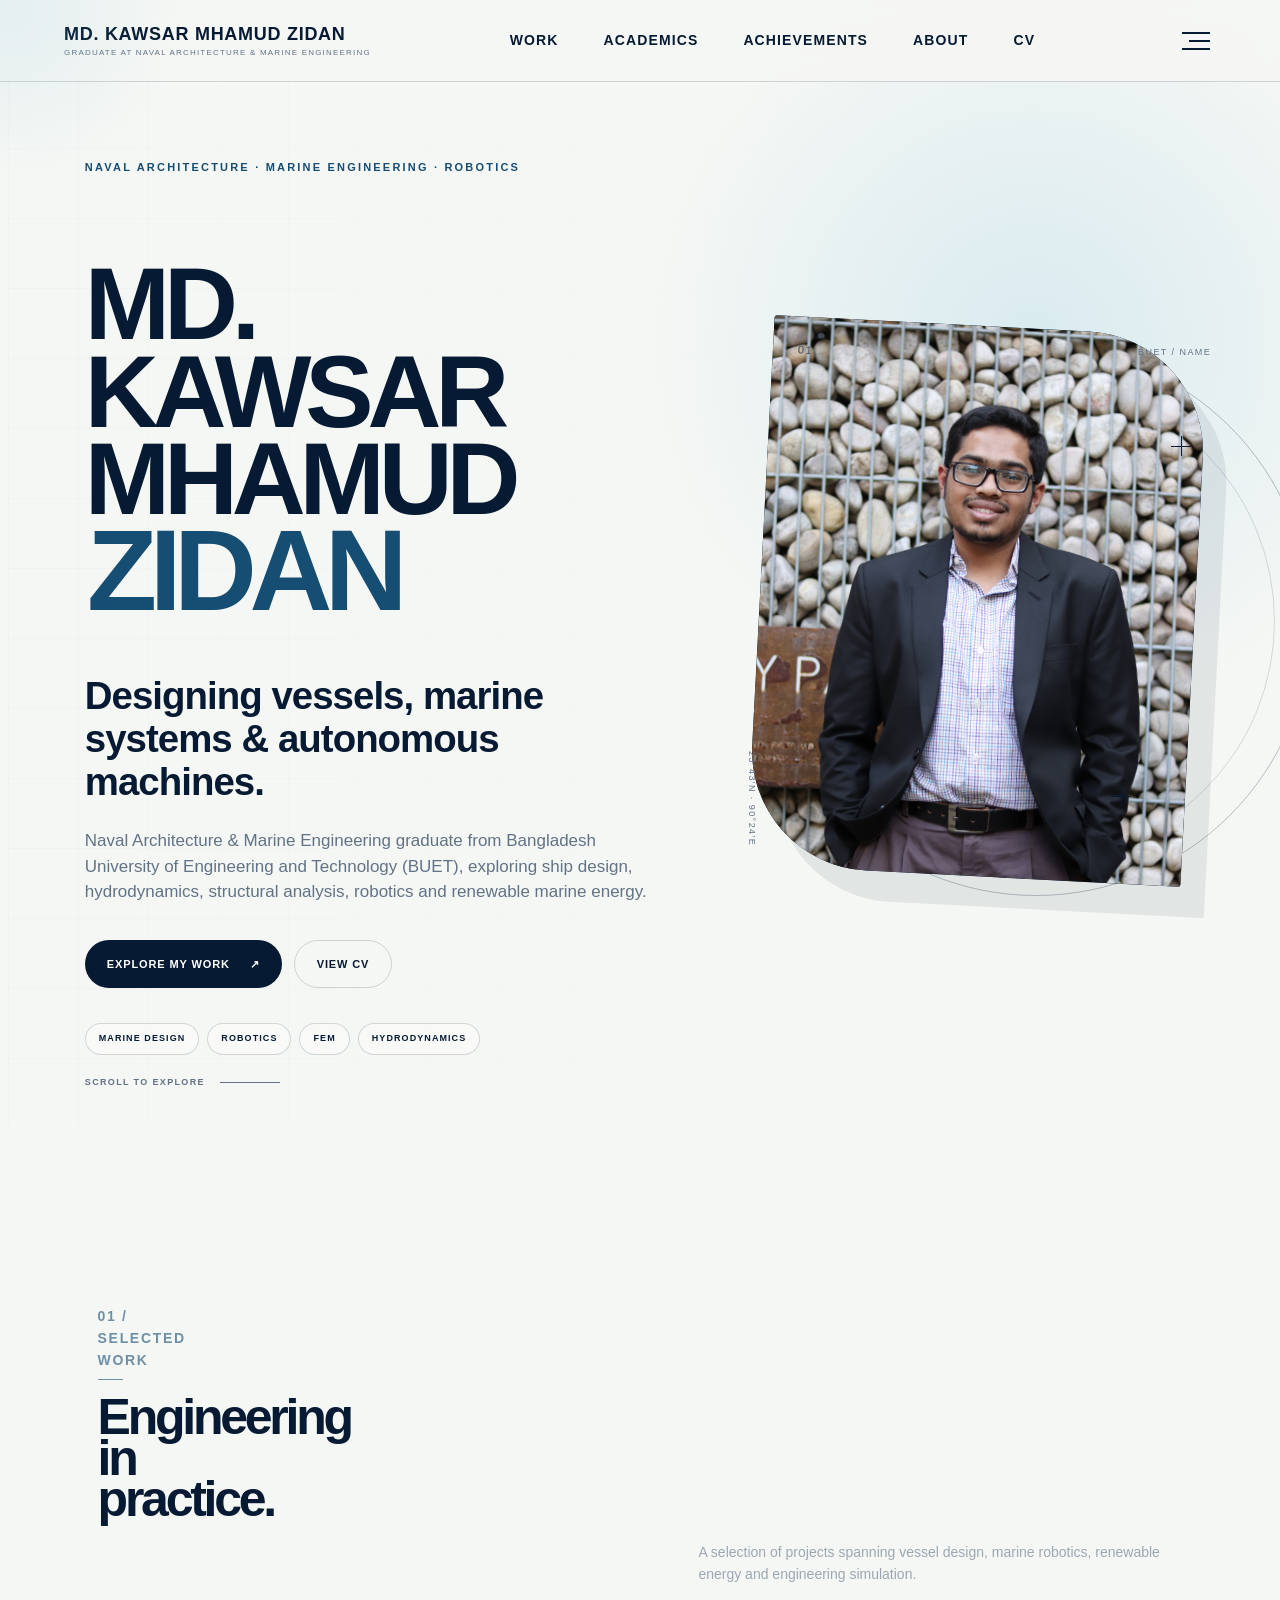
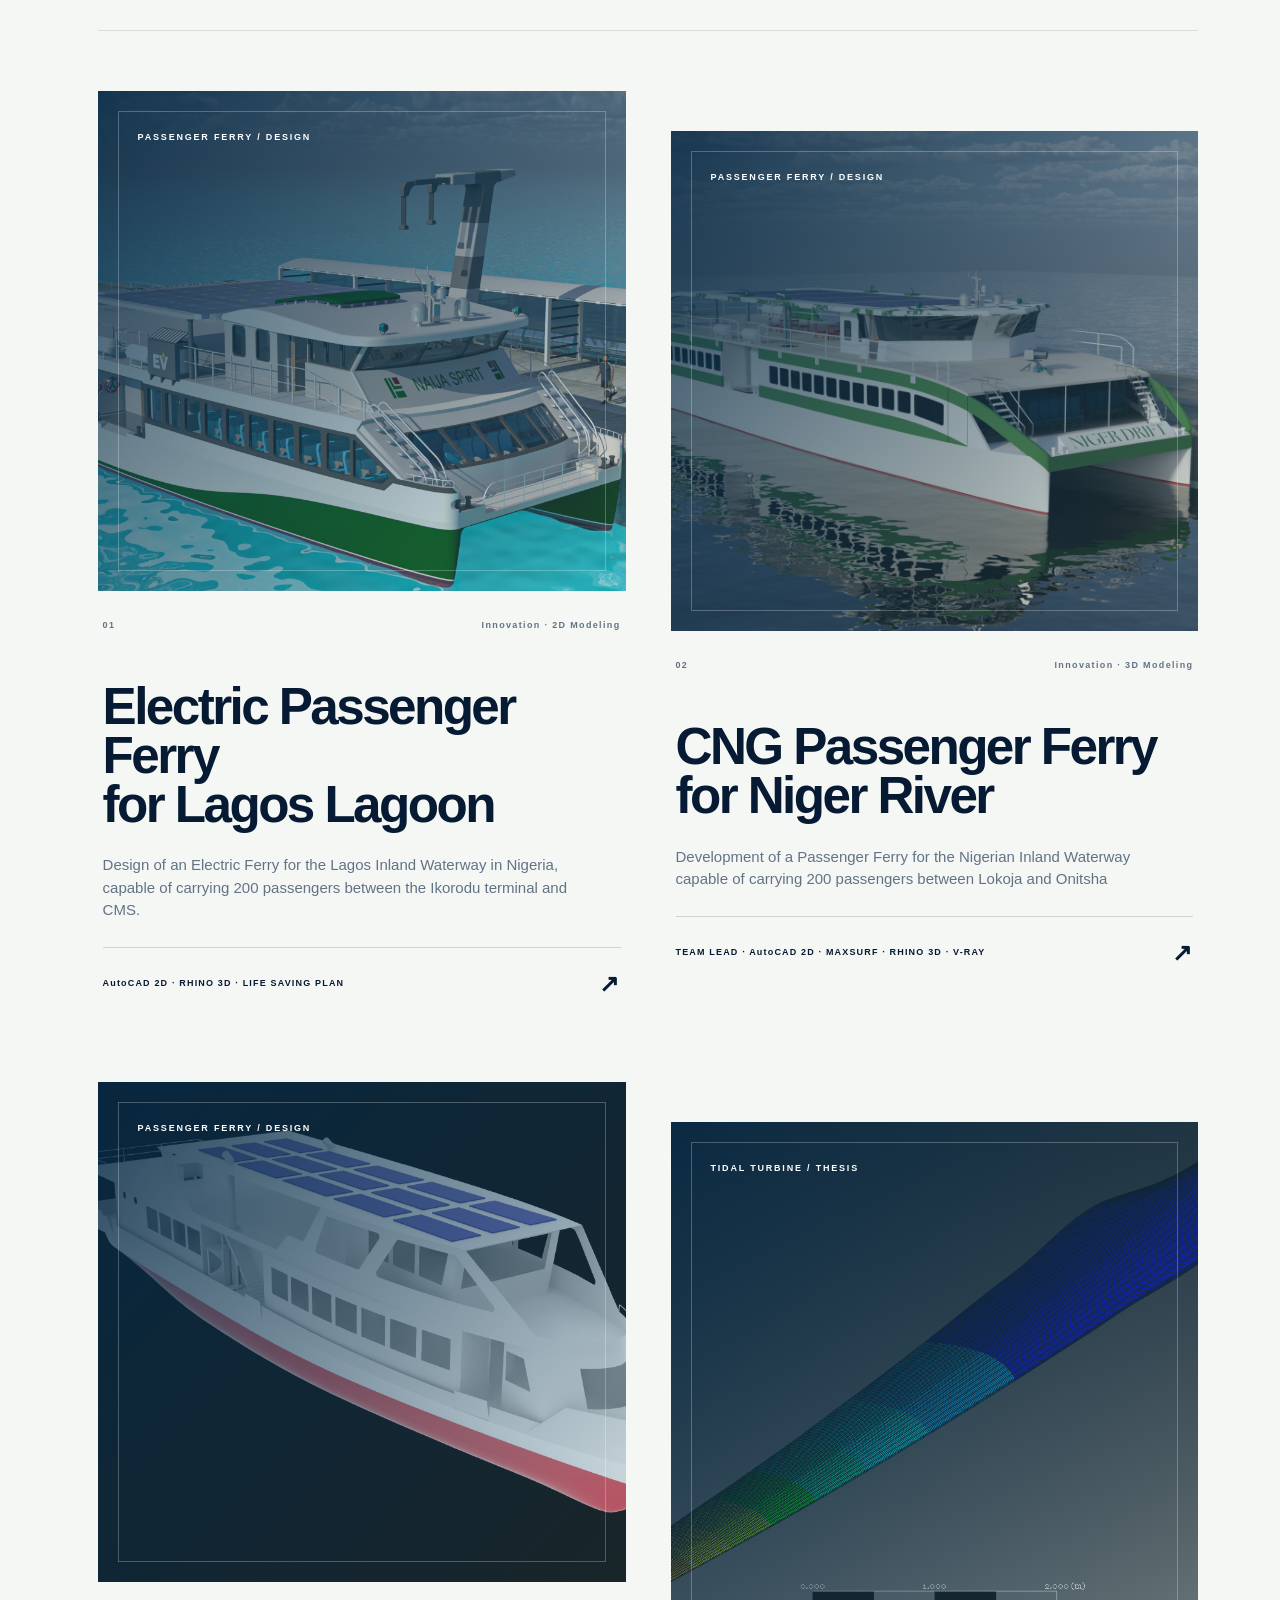
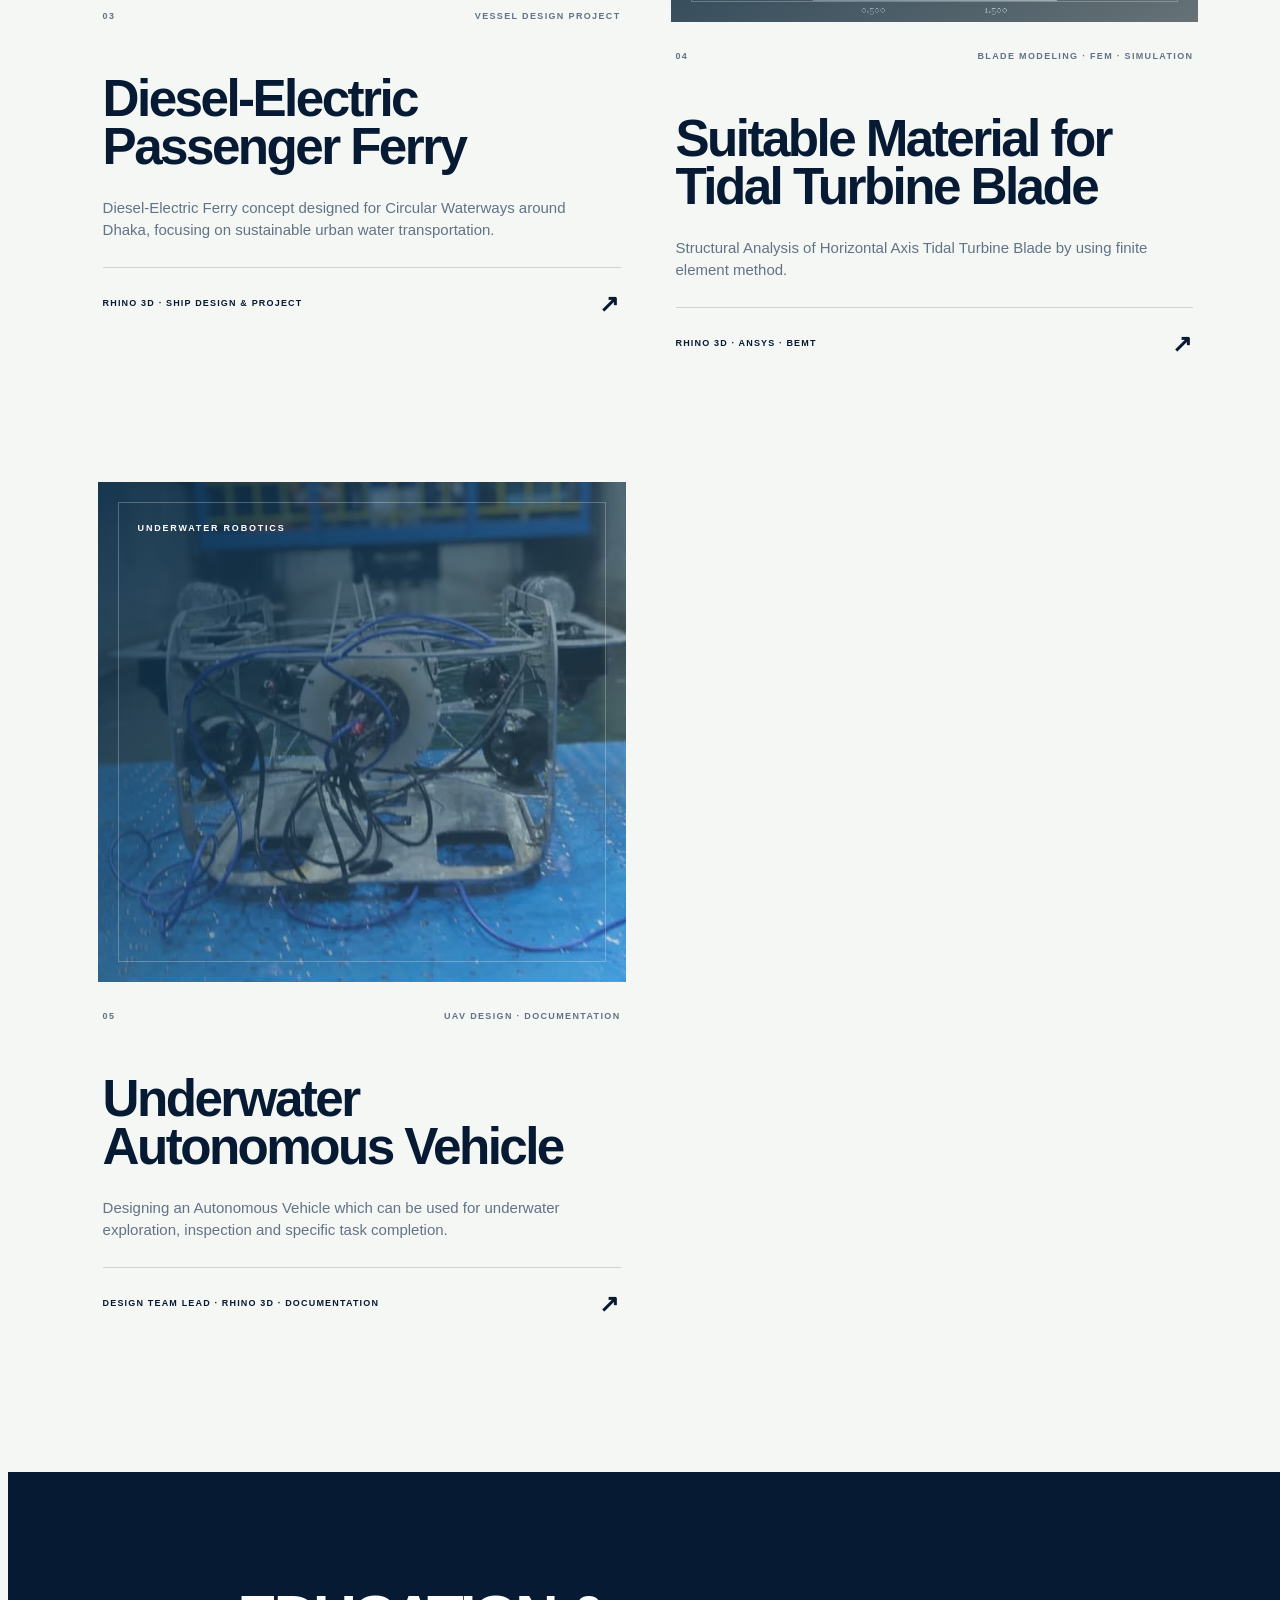
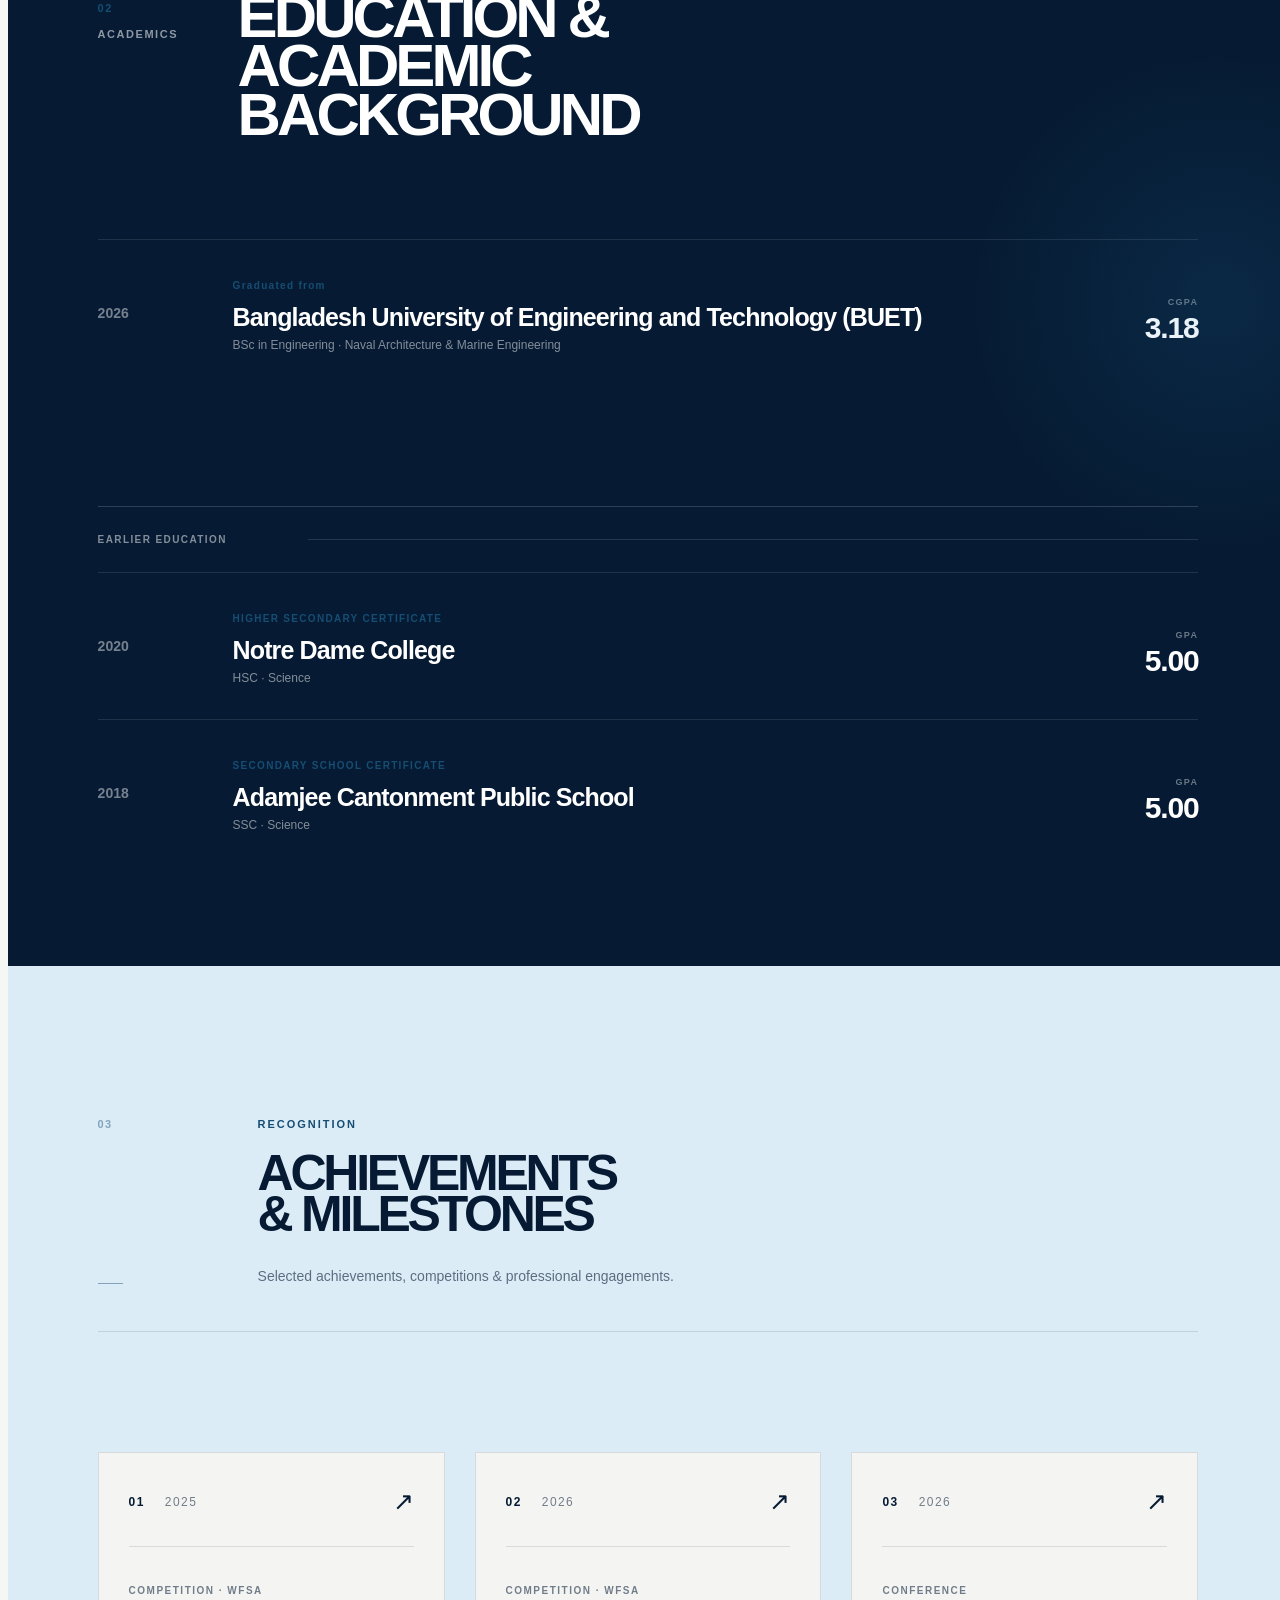
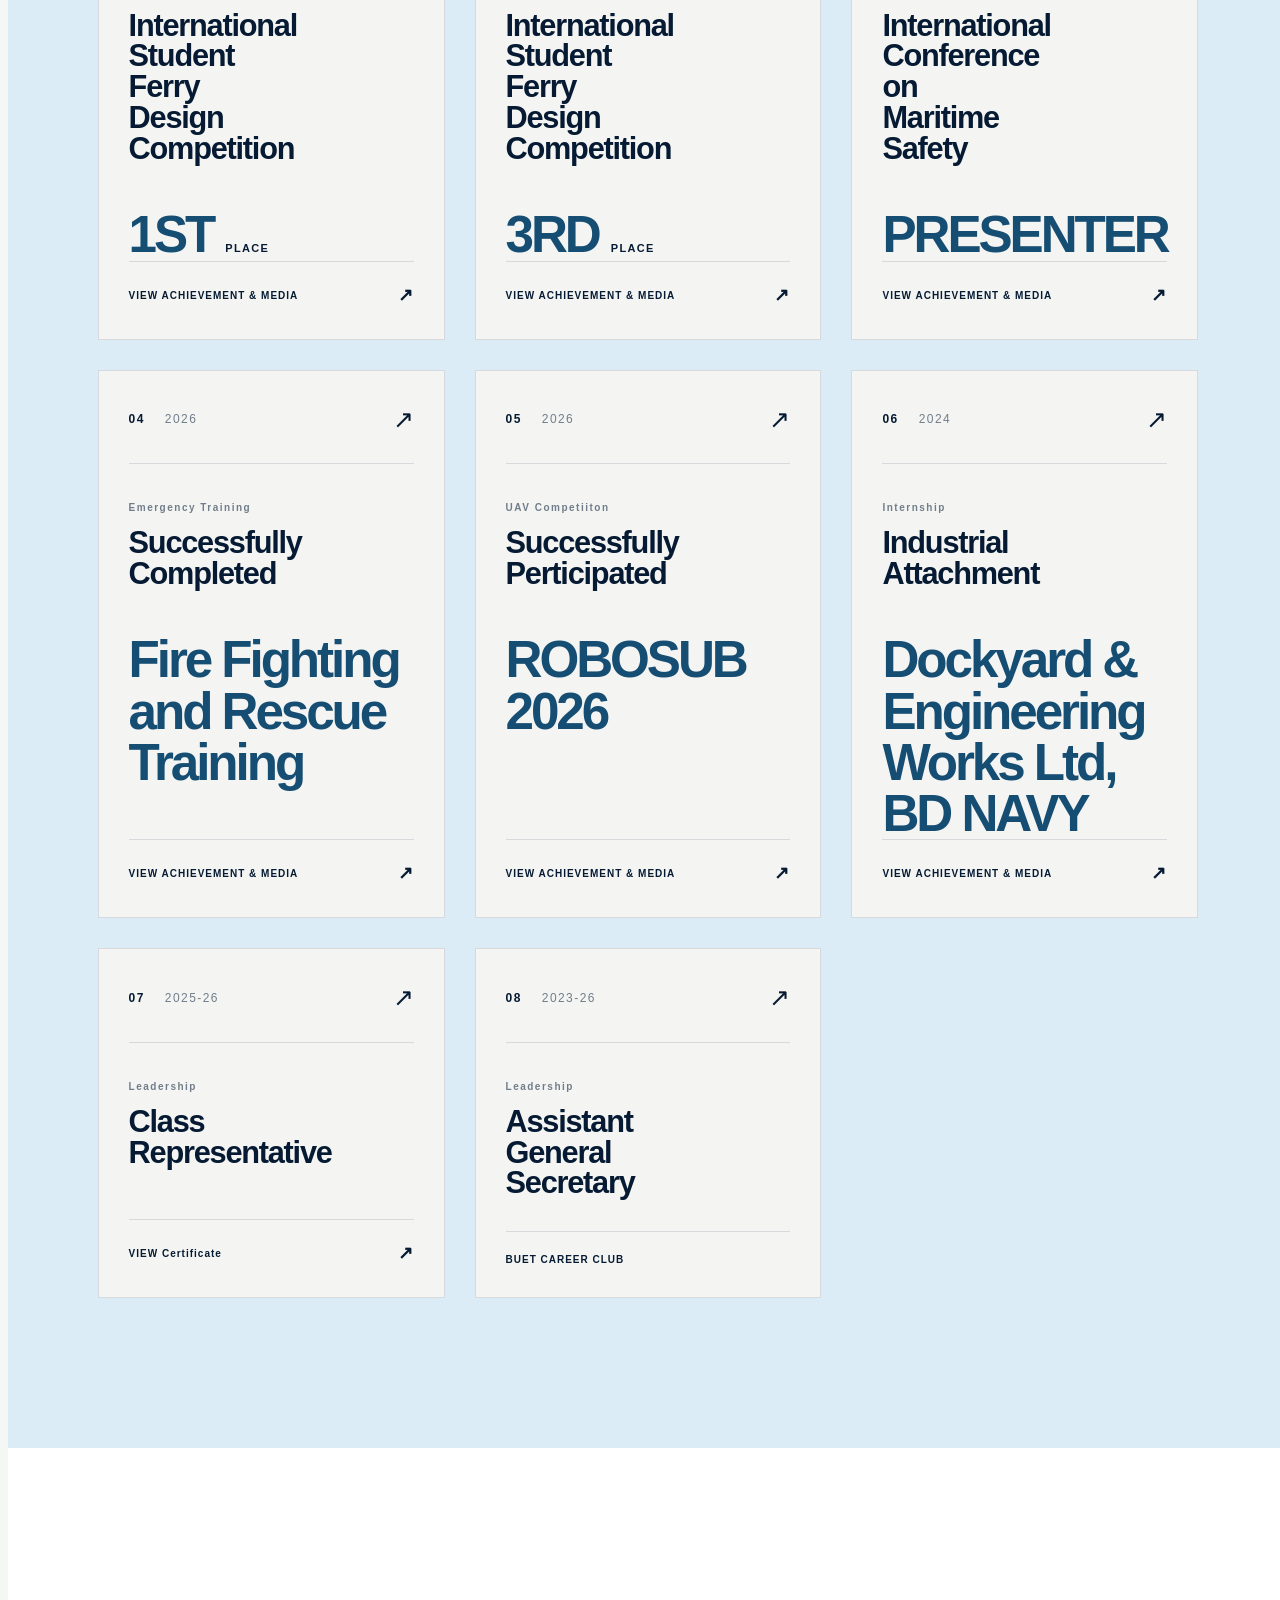
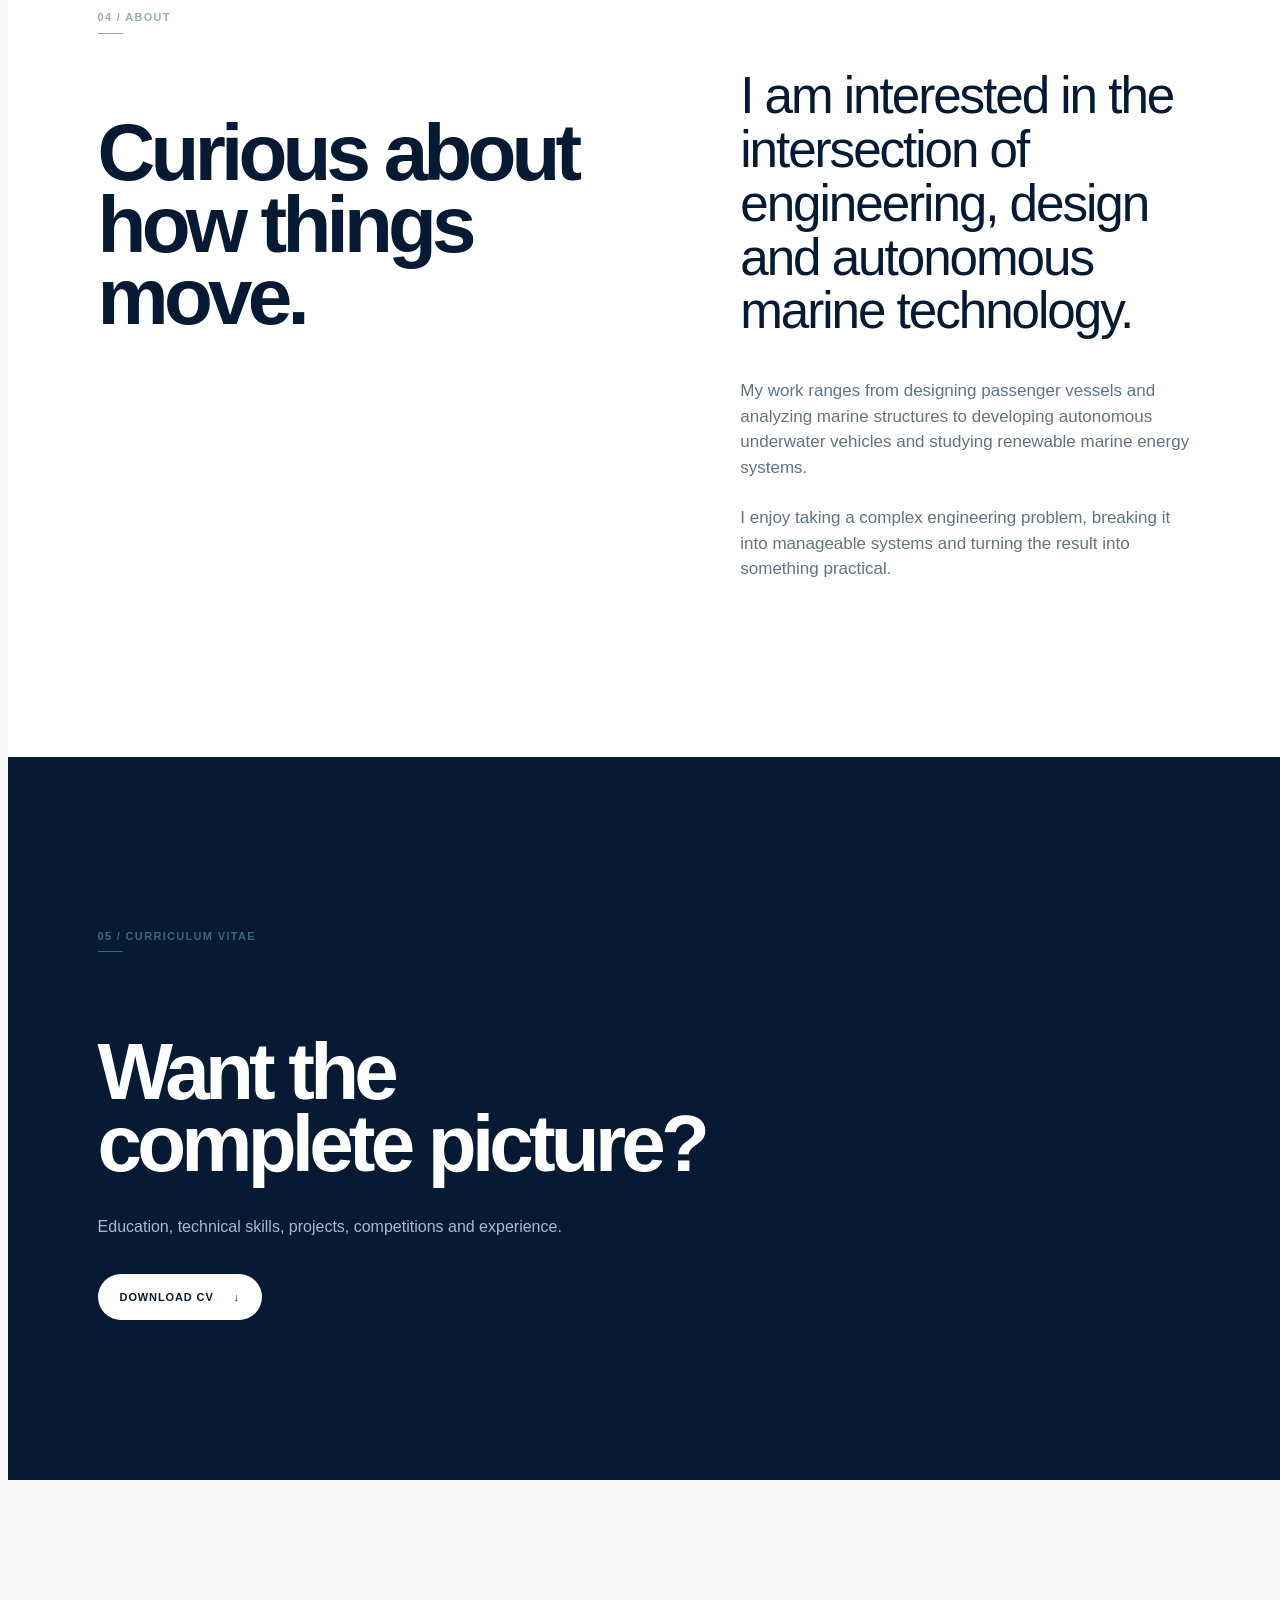
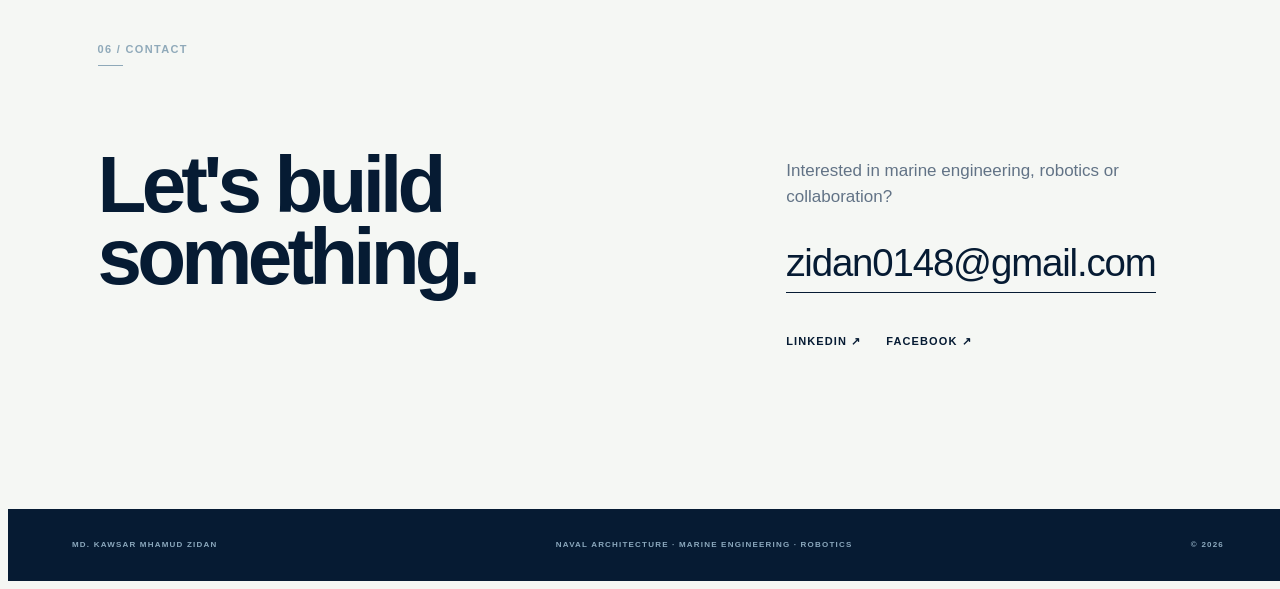
==== commit 8c3130be: "index.html" ====
--- a/index.html
+++ b/index.html
@@ -1213,7 +1213,7 @@
                 </p>
 
                 <a
-                    href="https://drive.google.com/file/d/1PCL90Ge0hP8caaxGde1KuradfGmJomN_/view?usp=sharing"
+                    href="https://drive.google.com/file/d/1FbuZ2B9ijFO1wEwxuvEP4VV9NhAIKHuD/view?usp=sharing"
                     class="button button-light"
                 >
                     Download CV
@@ -1306,4 +1306,4 @@
 
 </body>
 
-</html>+</html>
--- a/style.css
+++ b/style.css
@@ -612,7 +612,7 @@
     width: 100%;
     height: 100%;
 
-    object-fit: contain;
+    object-fit: cover;
 
     display: block;
 
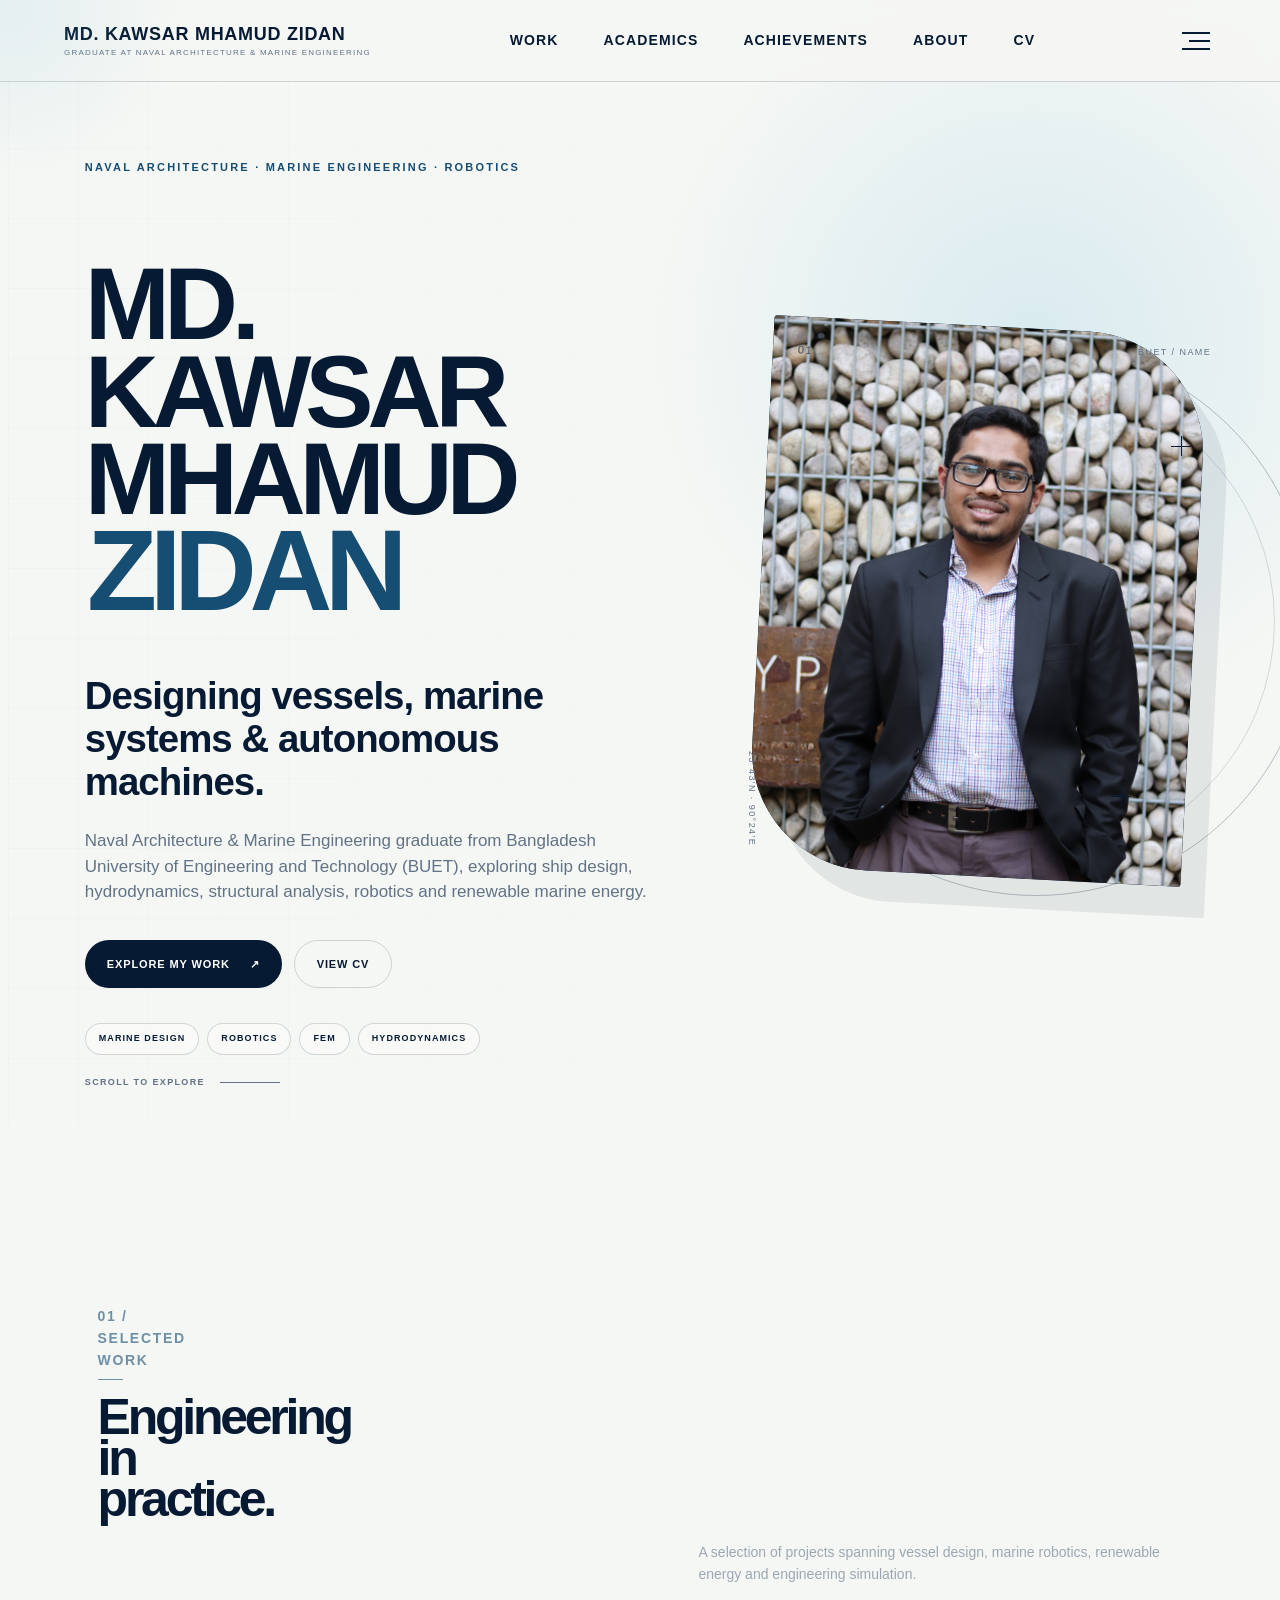
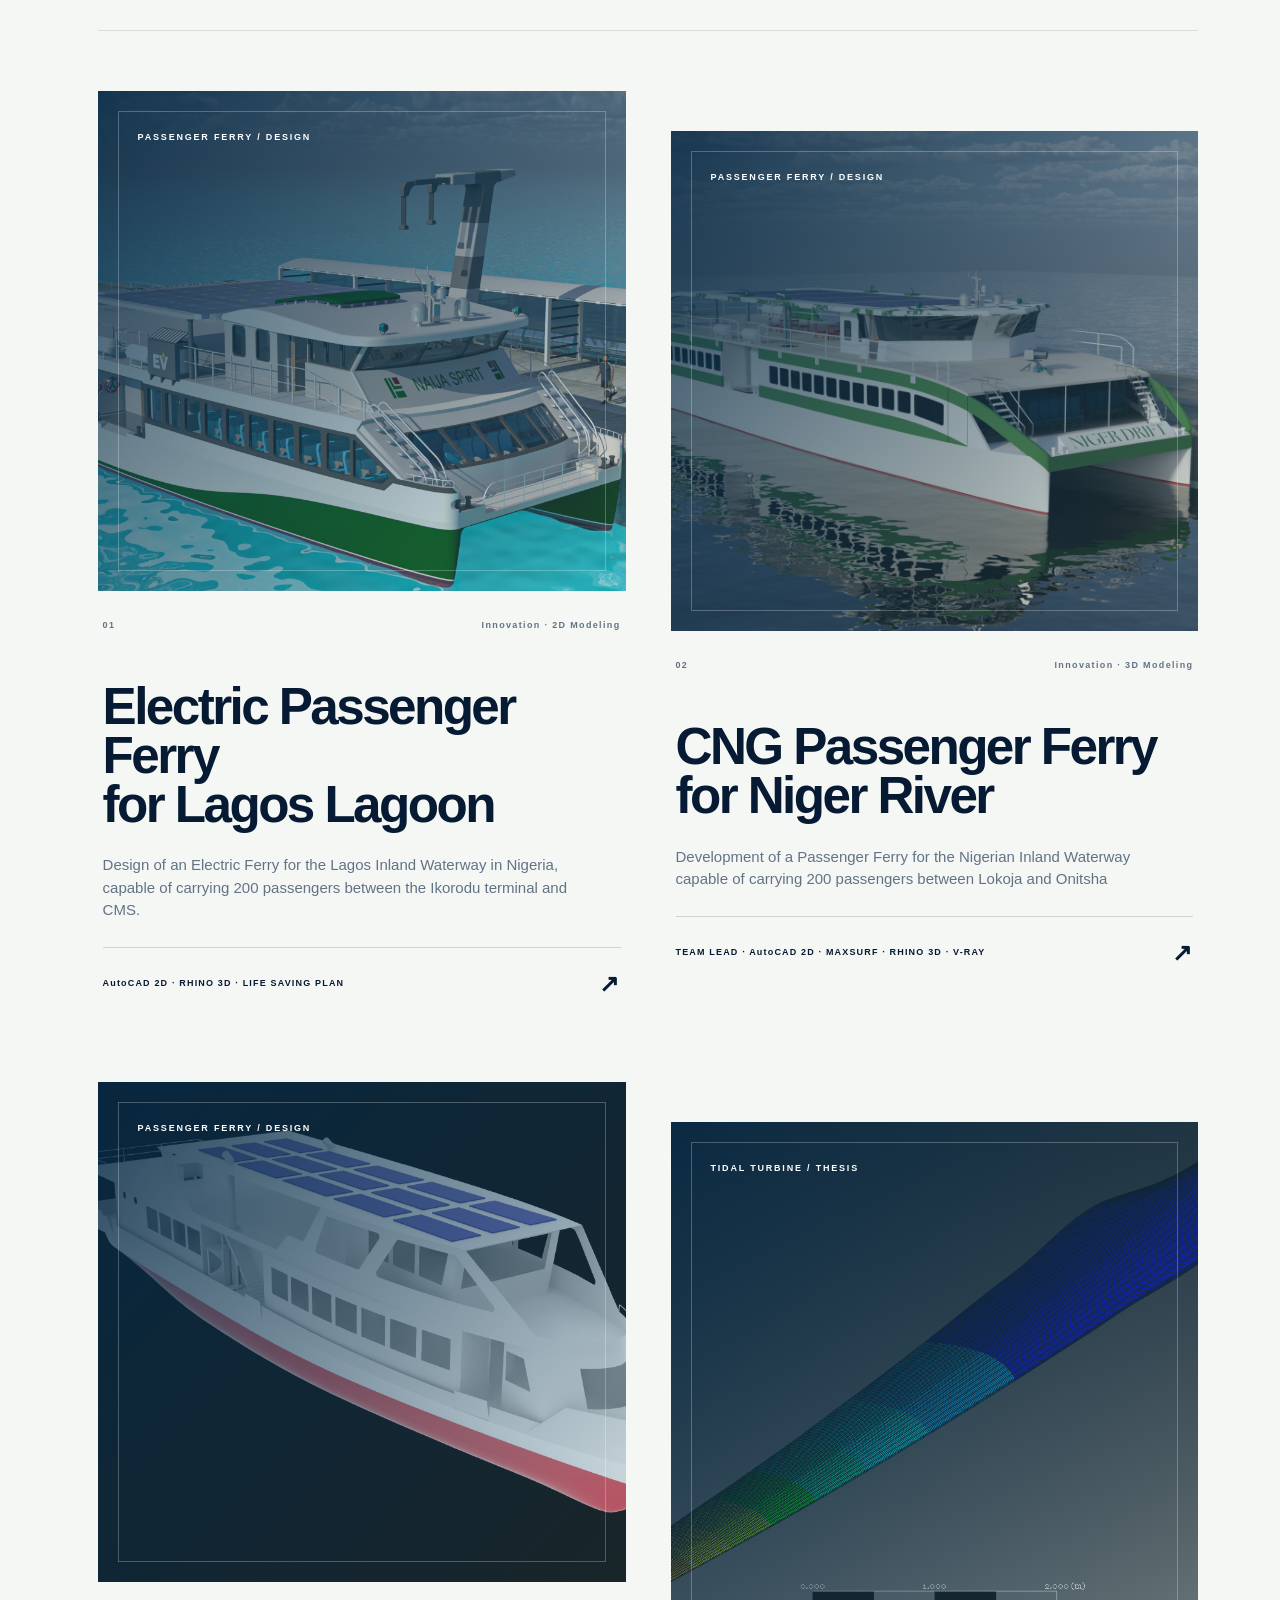
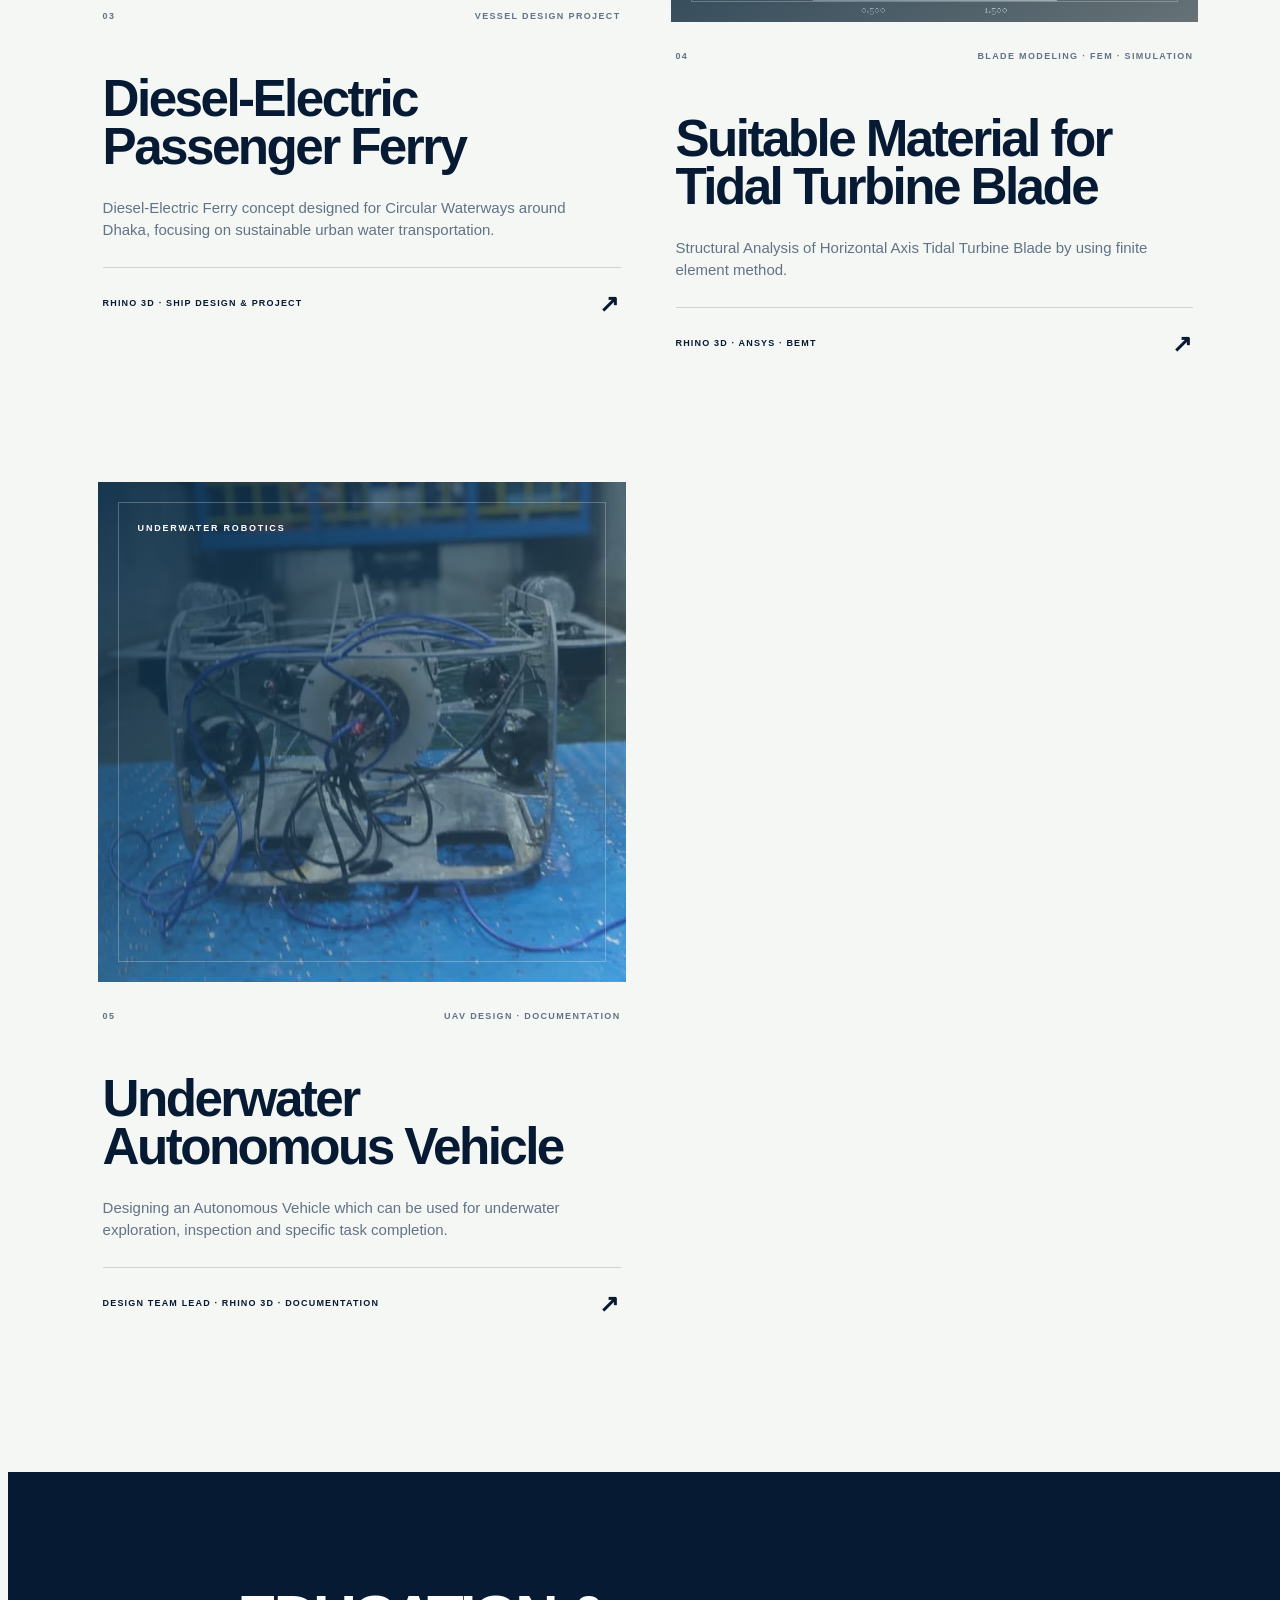
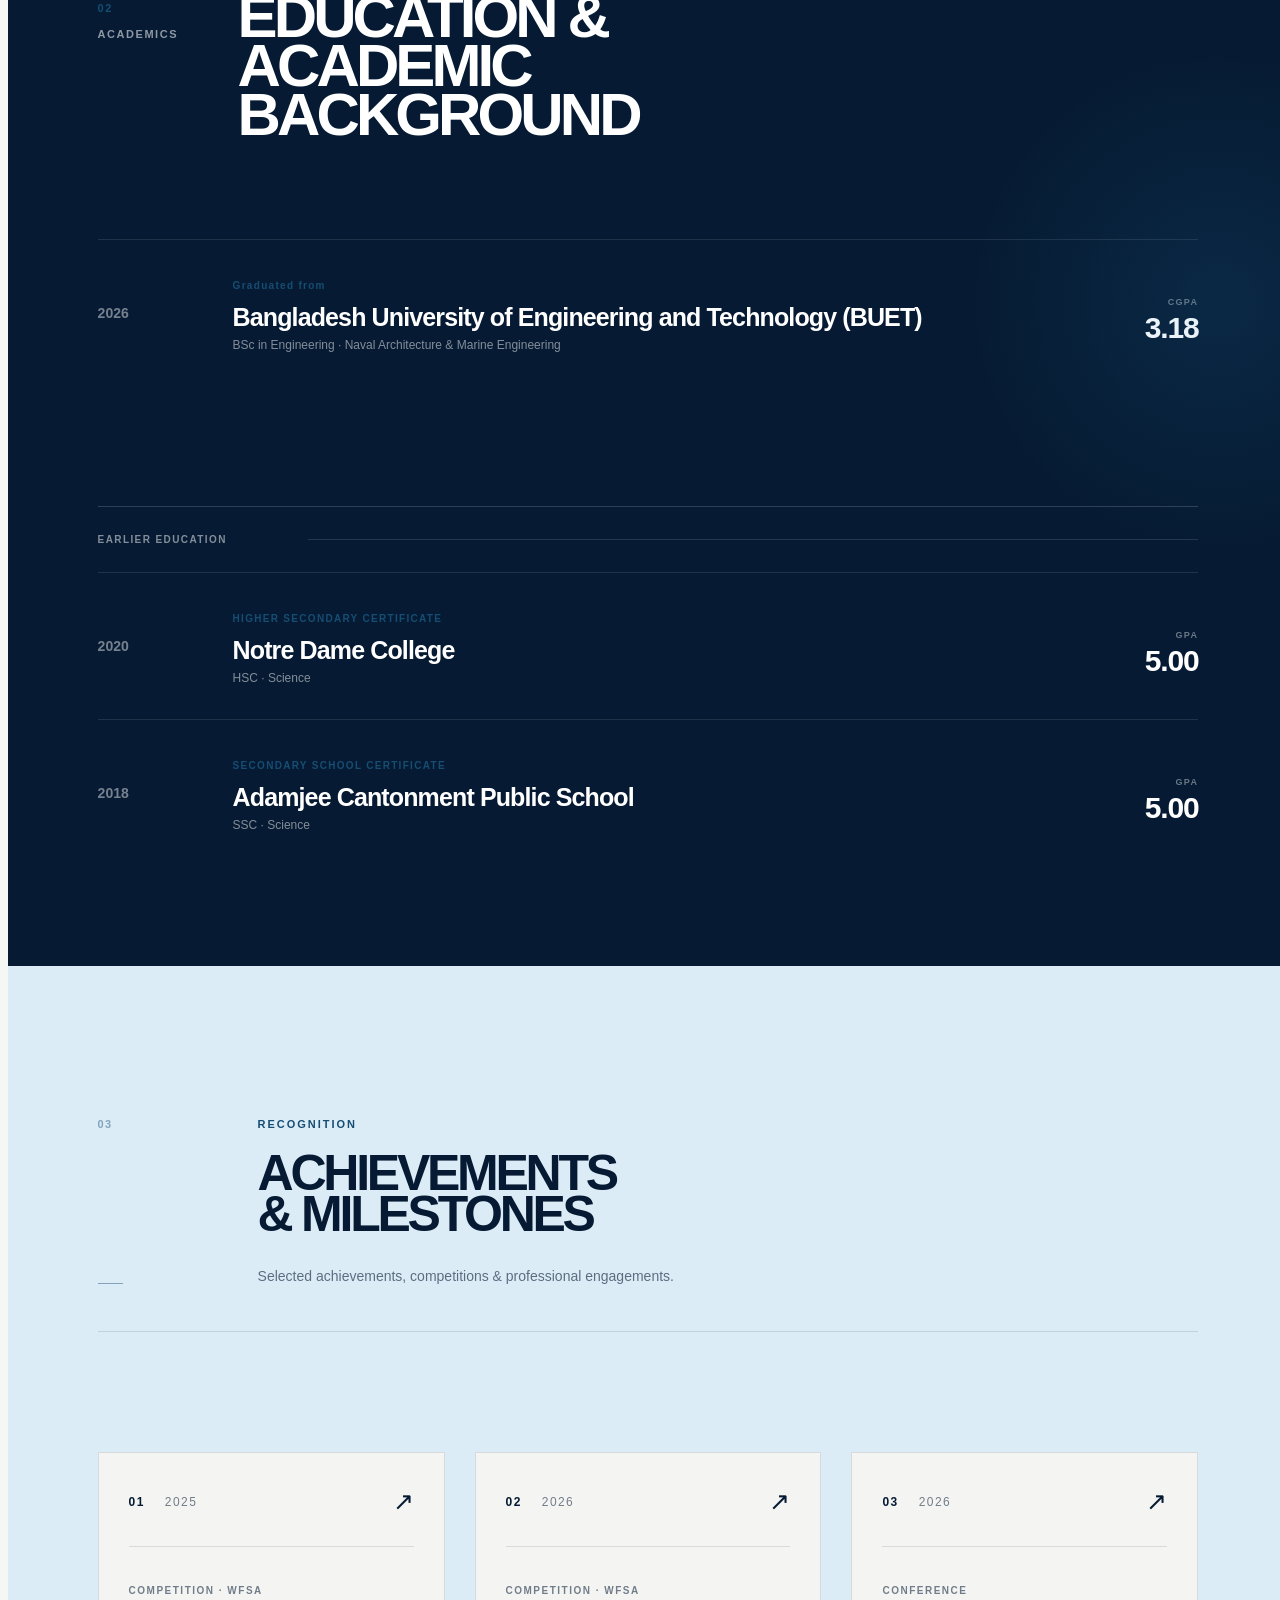
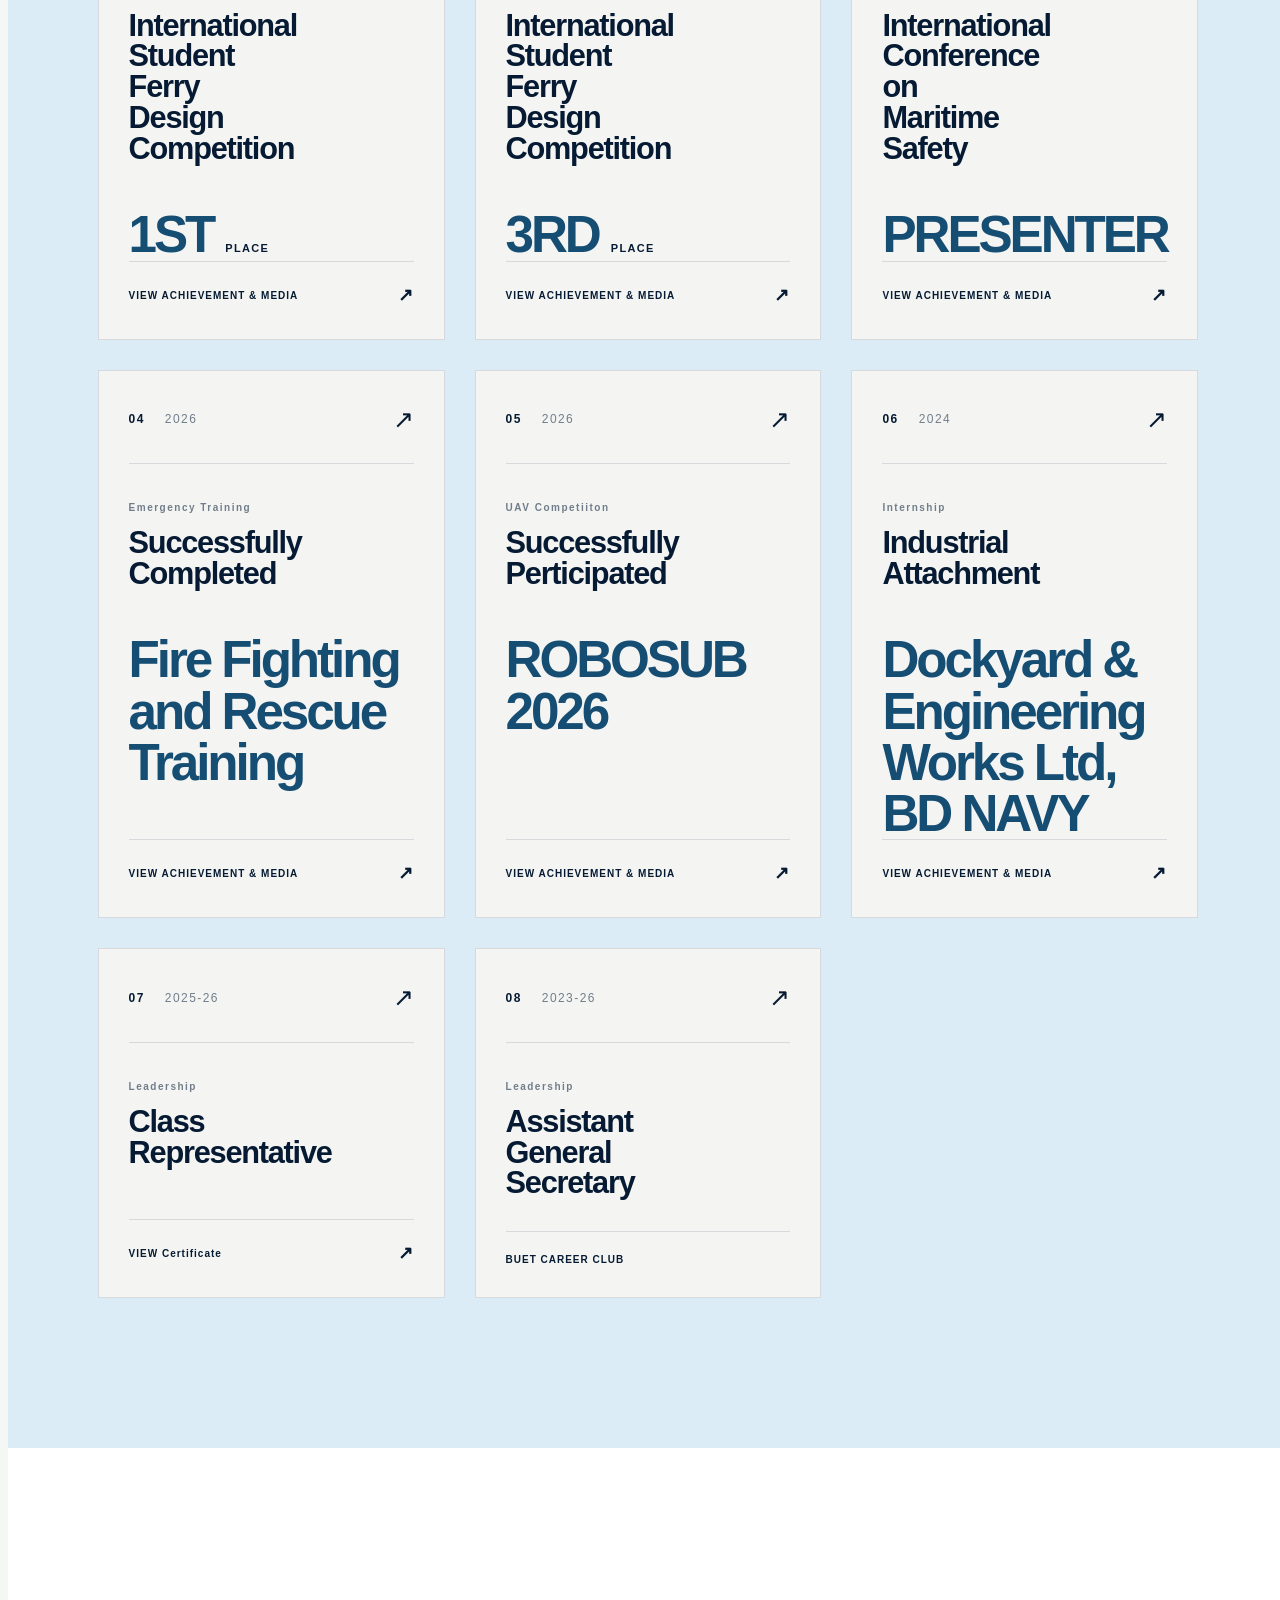
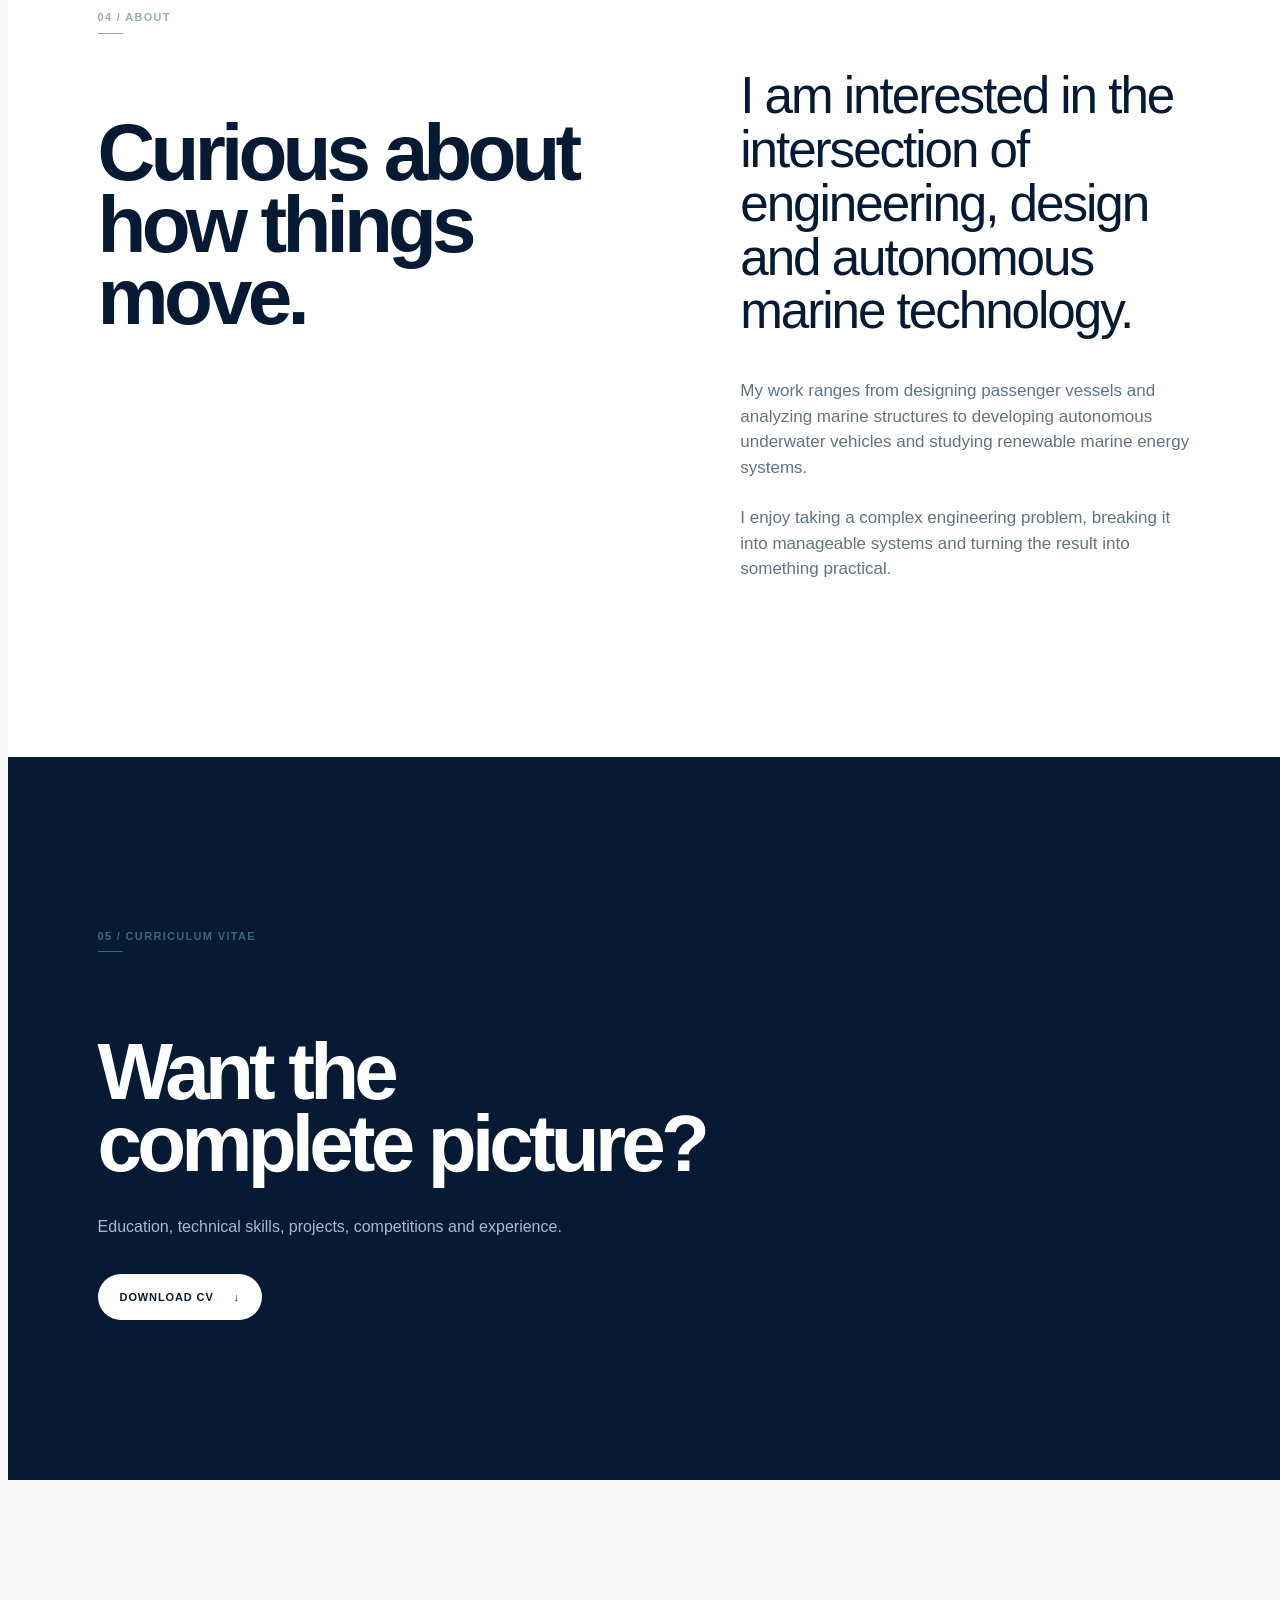
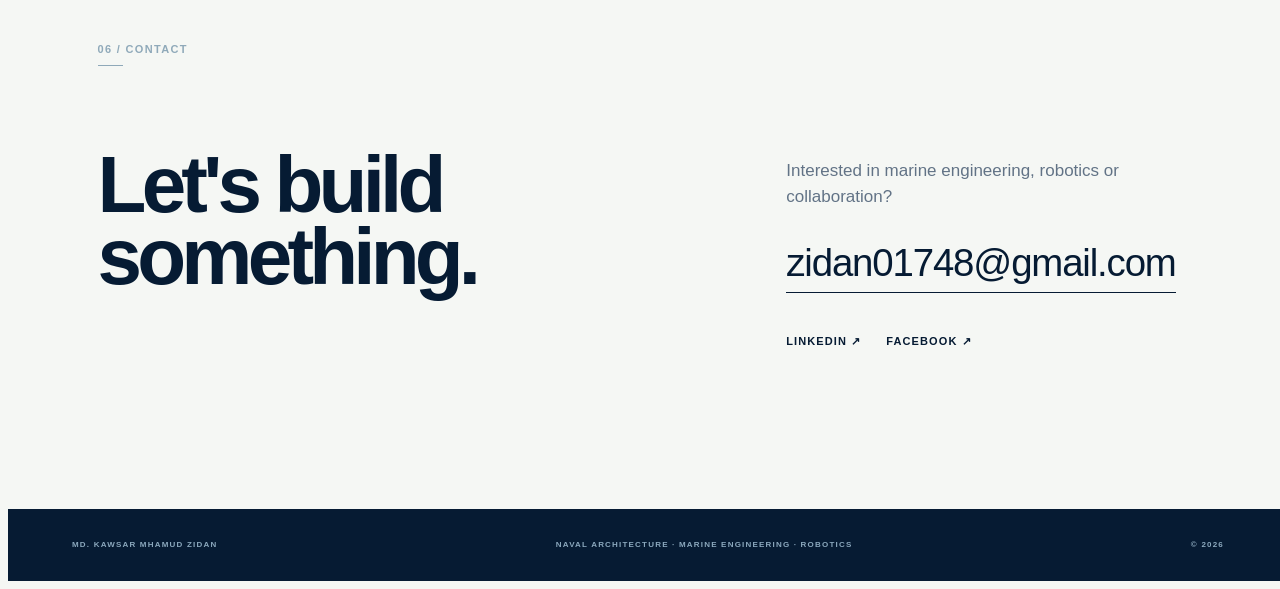
==== commit 8cdea0b9: "index.html" ====
--- a/index.html
+++ b/index.html
@@ -538,7 +538,8 @@
 
                 <!-- PROJECT 05 -->
 
-                <article class="project-card project-card-reverse">
+                <a href="robot.html"
+                    class="project-card project-card-reverse">
 
                     <div class="project-image project-image-four">
 
@@ -593,7 +594,7 @@
 
                     </div>
 
-                </article>
+                </a>
 
             </div>
 
@@ -1257,7 +1258,7 @@
                     href="mailto:zidan01748@gmail.com"
                     class="contact-email"
                 >
-                    zidan0148@gmail.com
+                    zidan01748@gmail.com
                 </a>
 
 
